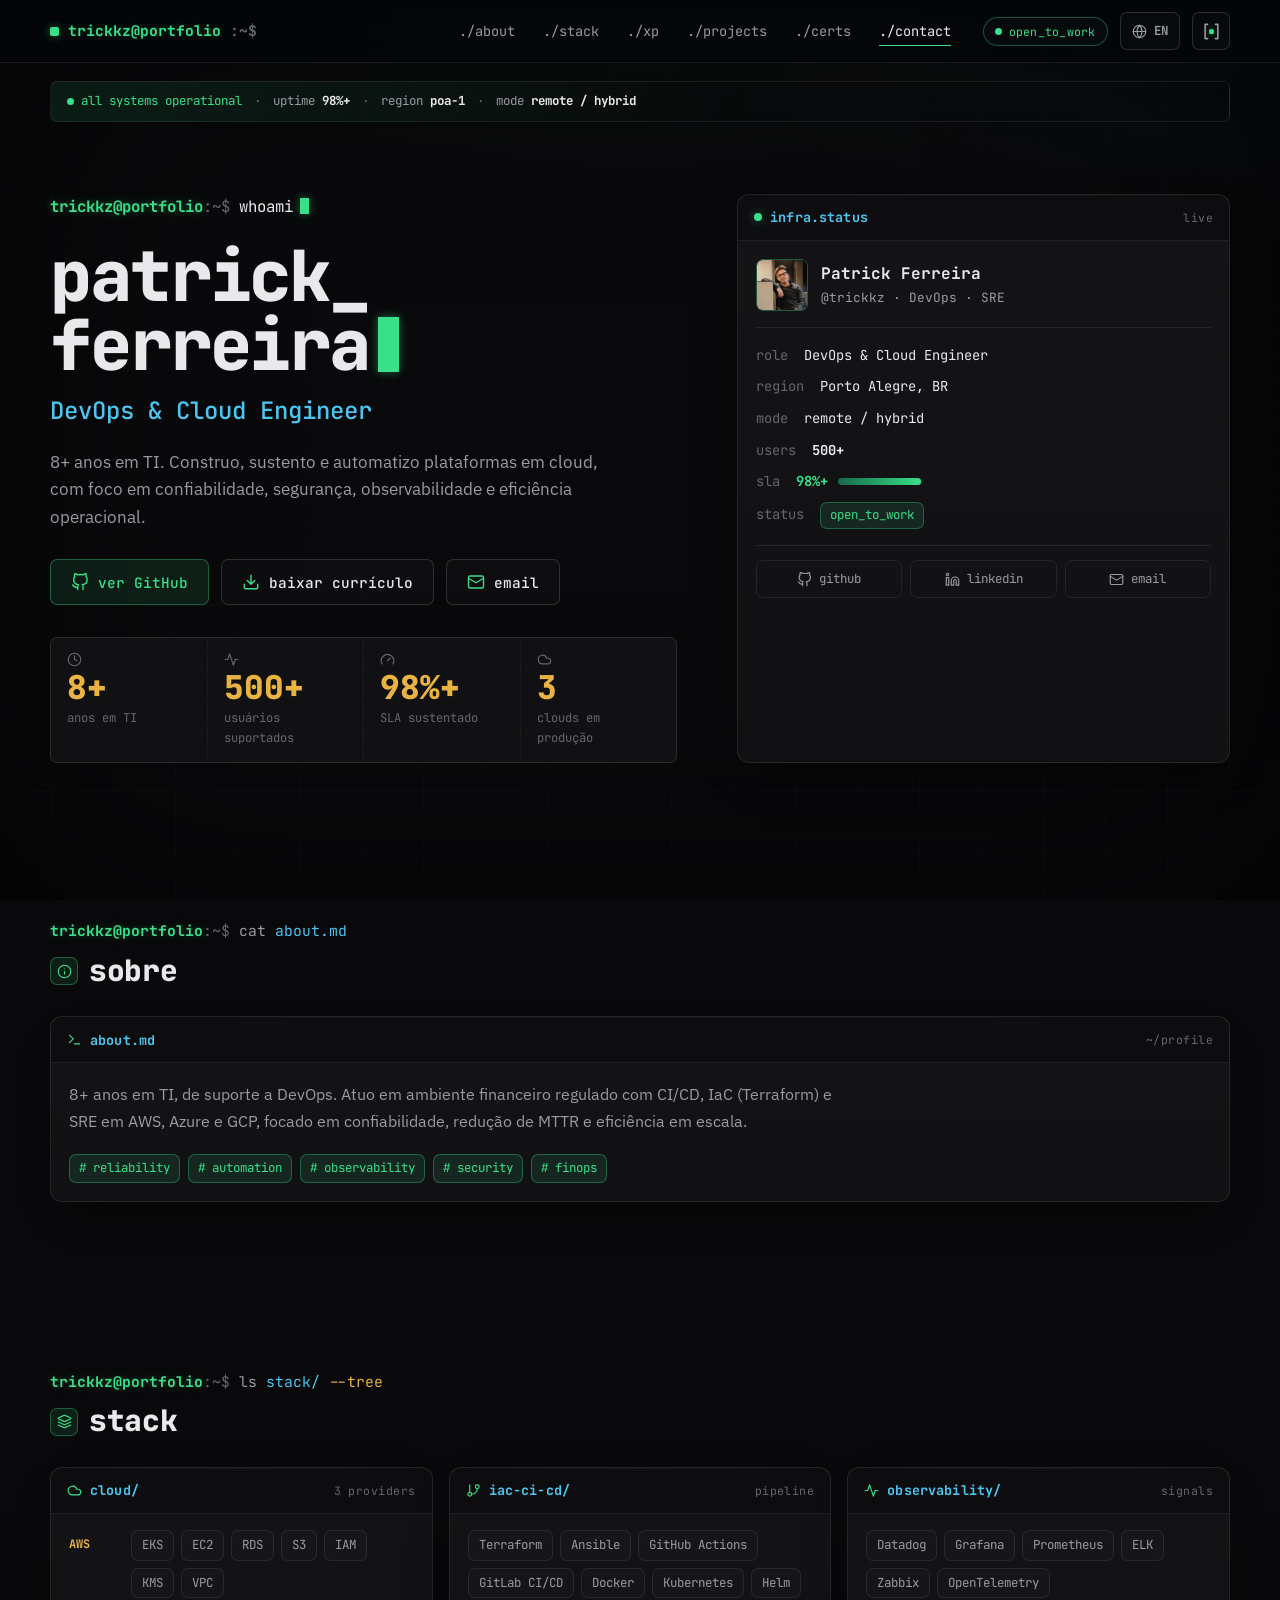
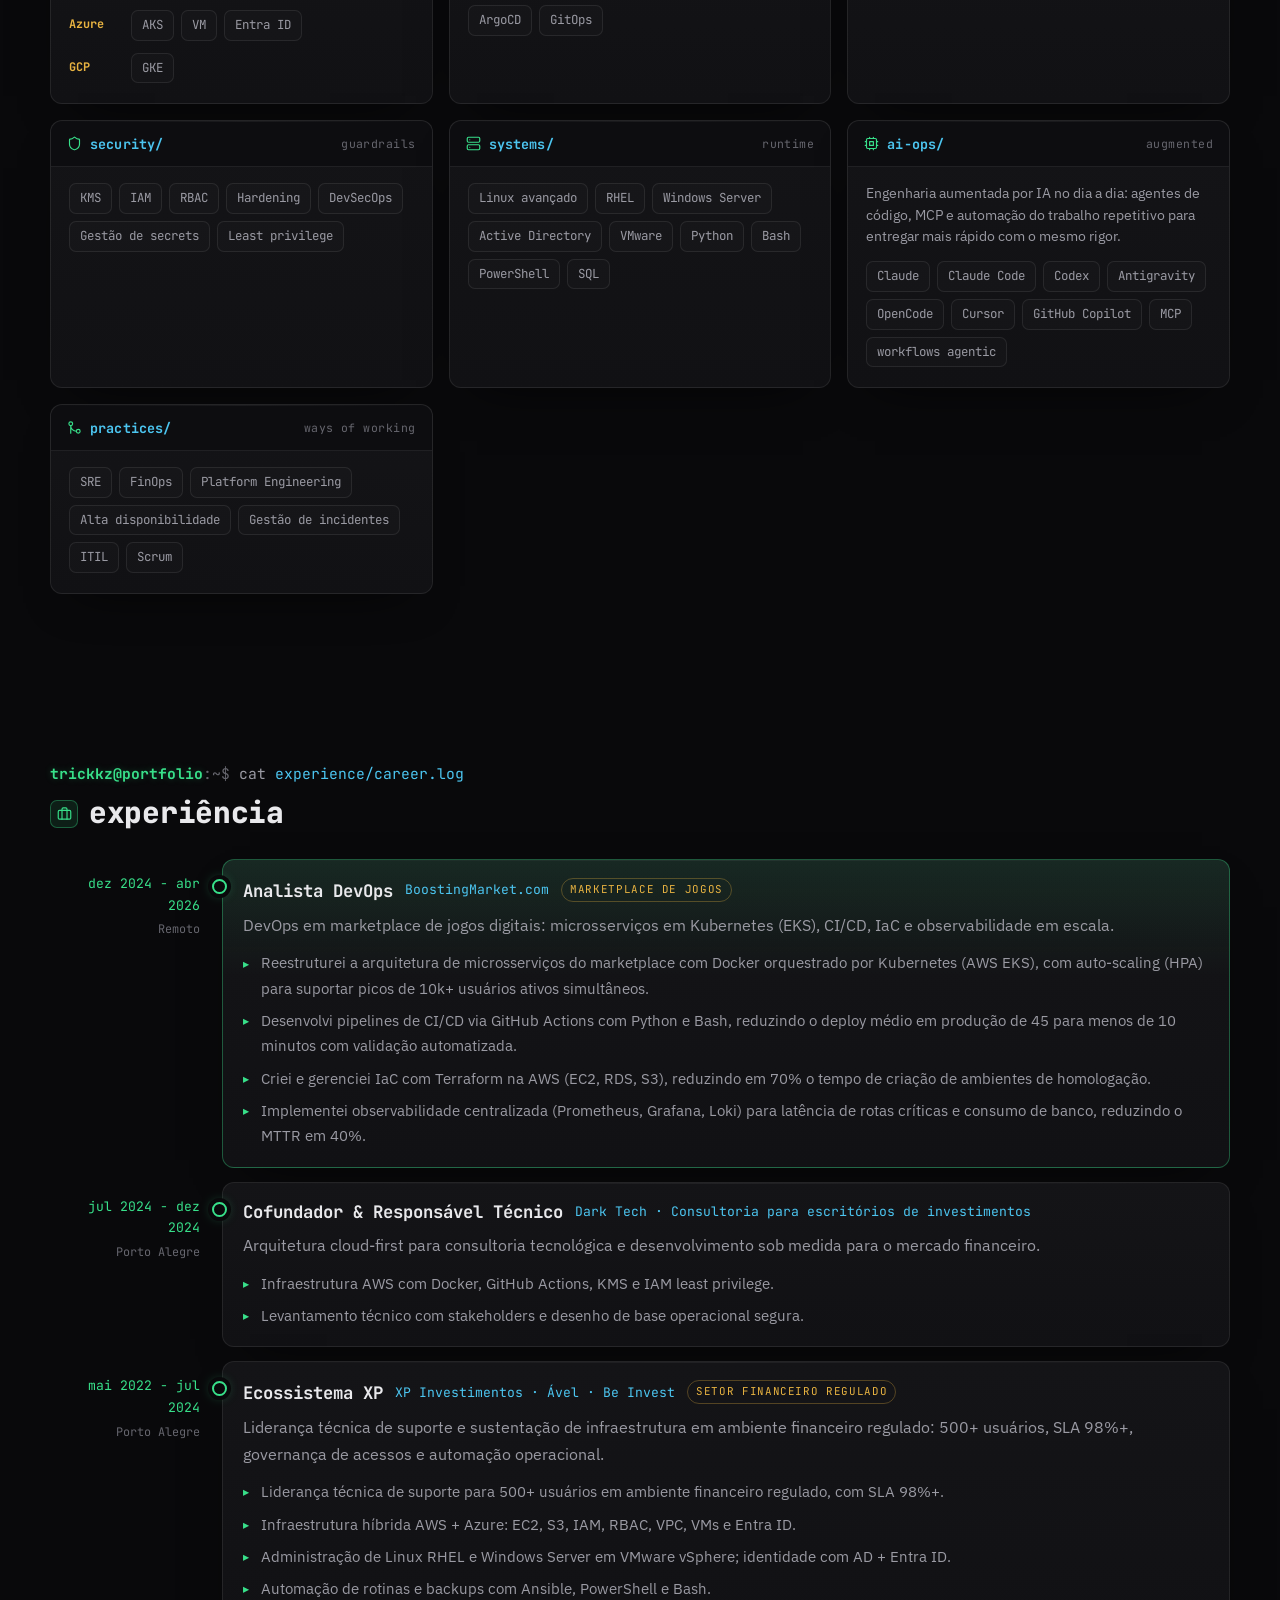
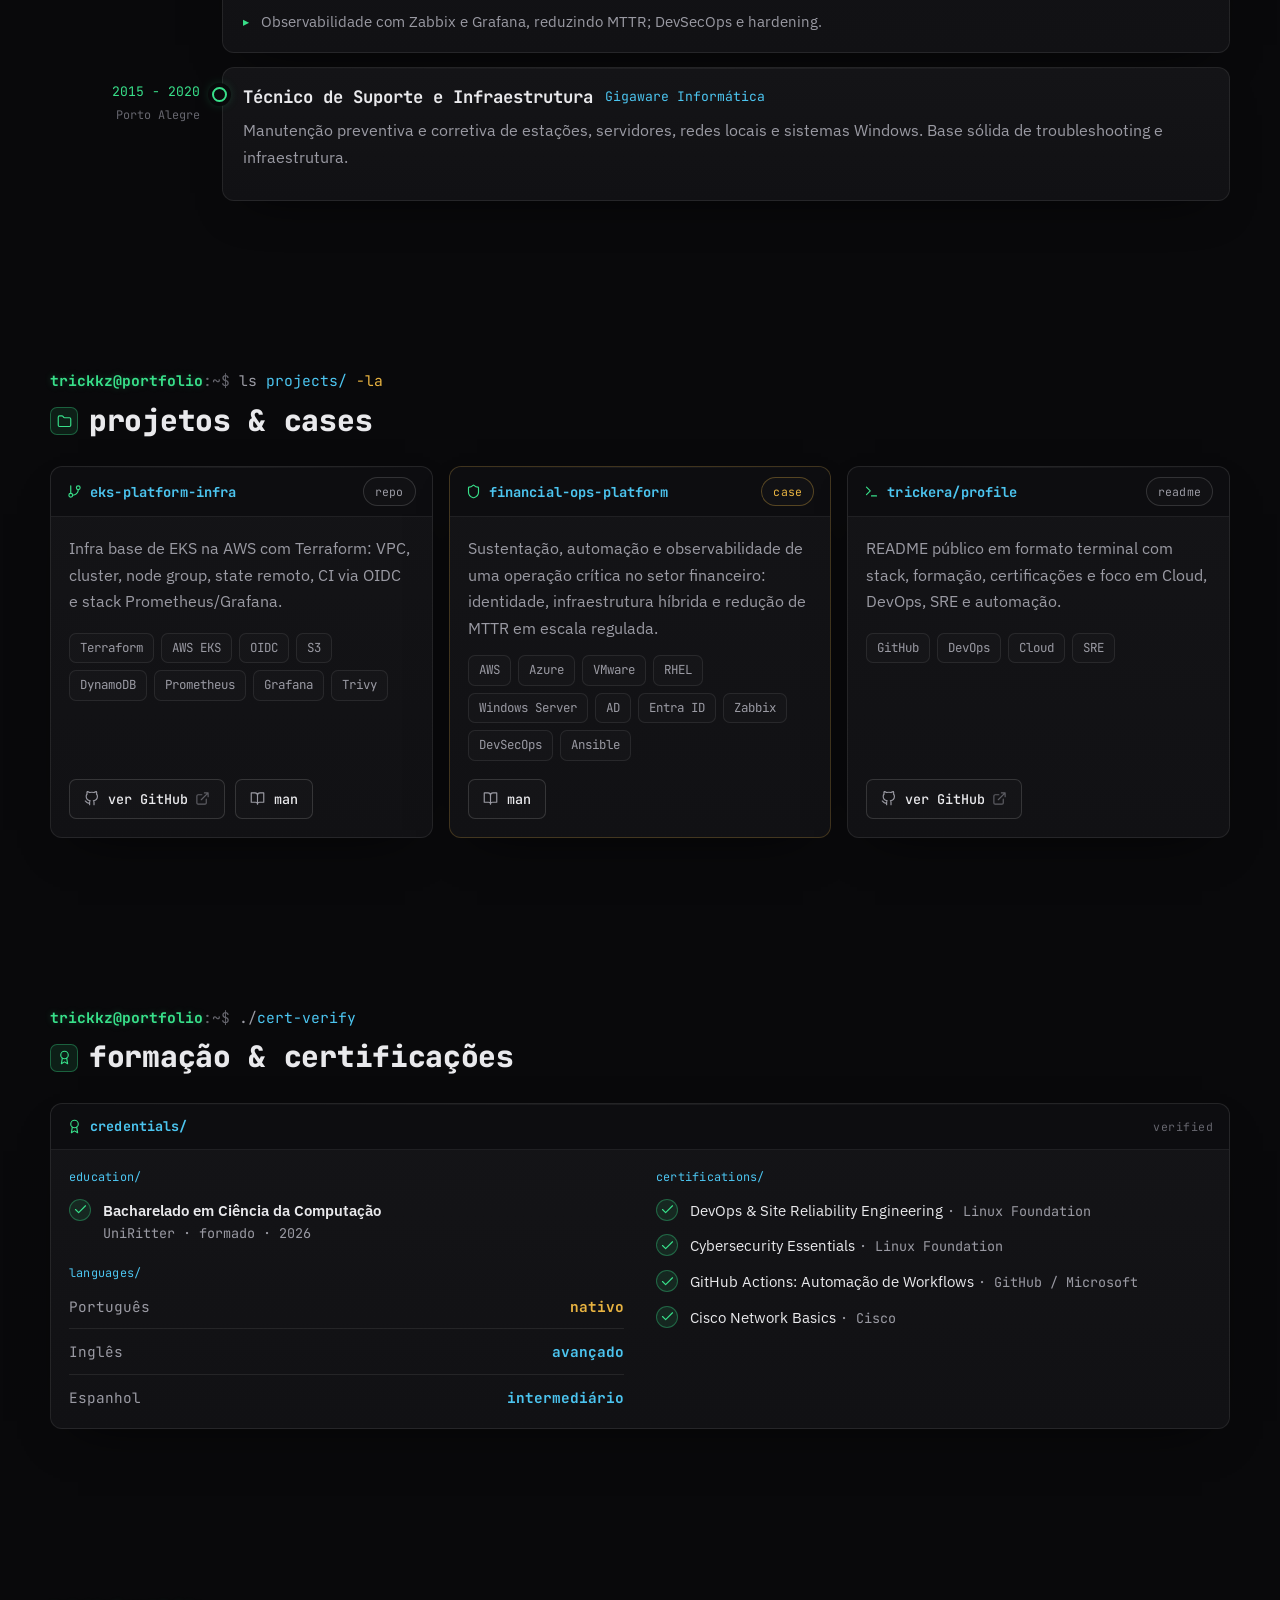
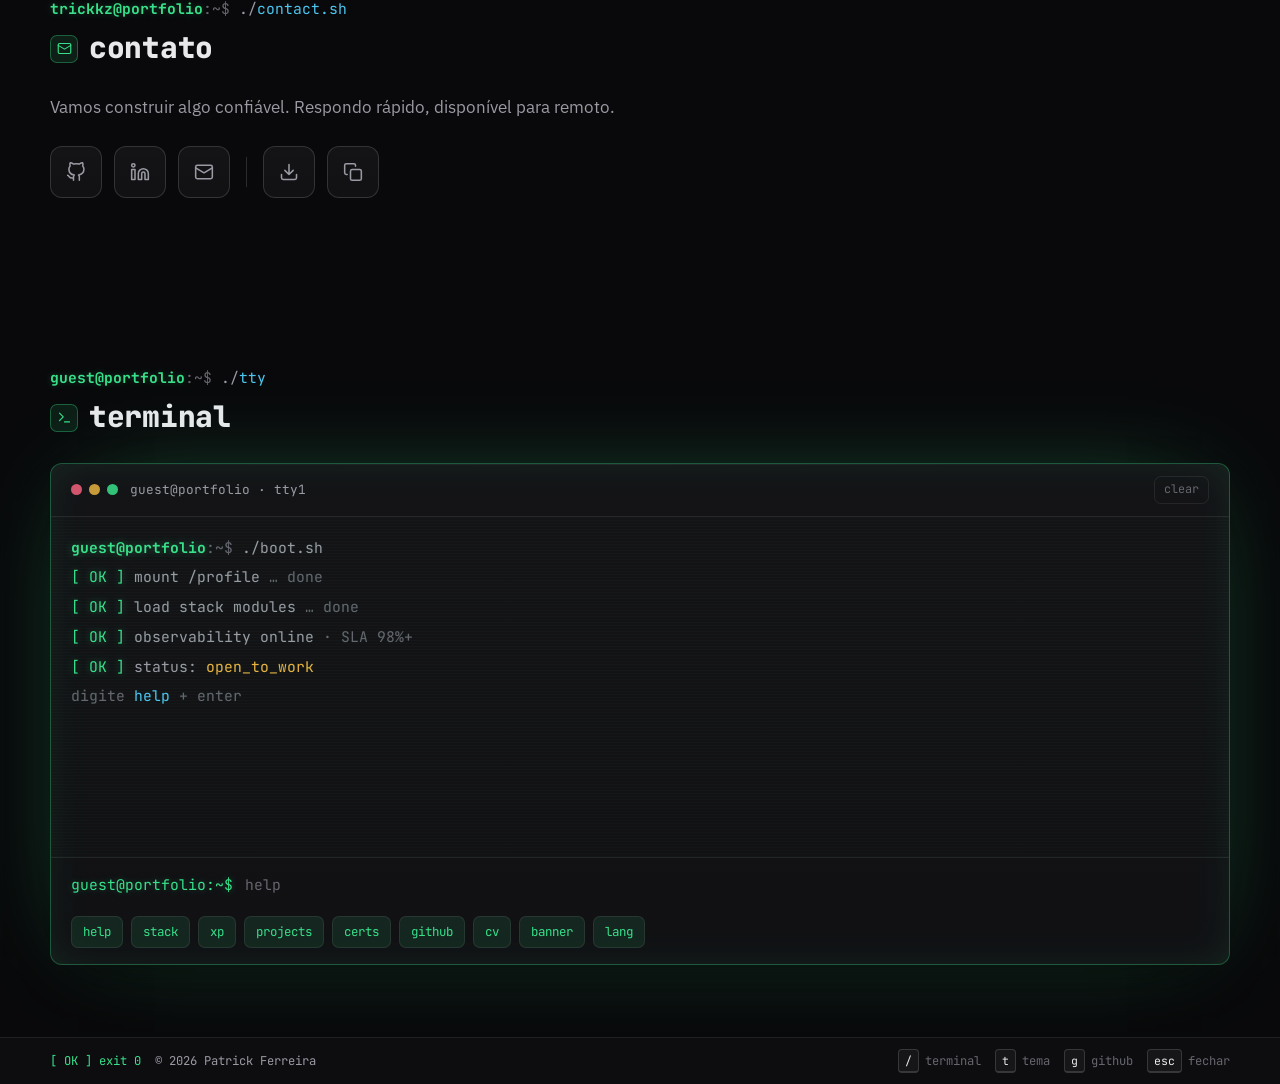
==== index.html @ 567379bf "Initial public portfolio release" ====
<!doctype html>
<html lang="pt-BR">
  <head>
    <meta charset="utf-8" />
    <meta name="viewport" content="width=device-width, initial-scale=1, viewport-fit=cover" />
    <title>Patrick Ferreira · DevOps &amp; Cloud Engineer</title>
    <meta
      name="description"
      content="Patrick Ferreira · DevOps &amp; Cloud Engineer (Porto Alegre, BR). 8+ anos automatizando plataformas em AWS, Azure e GCP: IaC, CI/CD, Kubernetes, observabilidade e segurança. PT/EN."
    />
    <meta name="author" content="Patrick Ferreira" />
    <meta name="theme-color" content="#09090B" />
    <meta name="color-scheme" content="dark" />

    <meta property="og:type" content="website" />
    <meta property="og:title" content="Patrick Ferreira · DevOps & Cloud Engineer" />
    <meta
      property="og:description"
      content="8+ years building, running and automating cloud platforms. AWS · Azure · GCP · Terraform · Kubernetes · CI/CD · observability · security."
    />
    <meta property="og:image" content="assets/foto.jpg" />
    <meta name="twitter:card" content="summary" />
    <meta name="twitter:title" content="Patrick Ferreira · DevOps & Cloud Engineer" />
    <meta
      name="twitter:description"
      content="DevOps & Cloud Engineer · Porto Alegre, BR · Remote · 500+ users supported · 98%+ SLA."
    />

    <link
      rel="icon"
      href="data:image/svg+xml,%3Csvg xmlns='http://www.w3.org/2000/svg' viewBox='0 0 32 32'%3E%3Crect width='32' height='32' rx='7' fill='%2309090B'/%3E%3Cpath d='M7 11l5 5-5 5' stroke='%2338E08A' stroke-width='2.6' fill='none' stroke-linecap='round' stroke-linejoin='round'/%3E%3Cpath d='M16 21h9' stroke='%2338E08A' stroke-width='2.6' stroke-linecap='round'/%3E%3C/svg%3E"
    />

    <link rel="stylesheet" href="fonts.css?v=18" />
    <link rel="stylesheet" href="styles.css?v=18" />

    <script type="application/ld+json">
      {
        "@context": "https://schema.org",
        "@type": "Person",
        "name": "Patrick Ferreira",
        "jobTitle": "DevOps & Cloud Engineer",
        "url": "https://github.com/trickera",
        "image": "assets/foto.jpg",
        "address": { "@type": "PostalAddress", "addressLocality": "Porto Alegre", "addressRegion": "RS", "addressCountry": "BR" },
        "alumniOf": { "@type": "CollegeOrUniversity", "name": "UniRitter" },
        "sameAs": [
          "https://github.com/trickera",
          "https://www.linkedin.com/in/patrick-ferreira-949117212"
        ],
        "knowsAbout": ["DevOps","Site Reliability Engineering","AWS","Azure","GCP","Kubernetes","Terraform","CI/CD","Observability","Cloud Security"]
      }
    </script>
  </head>
  <body>
    <a class="skip-link" href="#main" data-en="skip to content">pular para o conteúdo</a>

    <div class="bg-grid" aria-hidden="true"></div>
    <div class="bg-vignette" aria-hidden="true"></div>
    <div class="bg-scan" aria-hidden="true"></div>

    <!-- Lucide icon sprite -->
    <svg width="0" height="0" class="sprite" aria-hidden="true" focusable="false">
      <symbol id="i-github" viewBox="0 0 24 24"><path d="M9 19c-5 1.5-5-2.5-7-3m14 6v-3.87a3.37 3.37 0 0 0-.94-2.61c3.14-.35 6.44-1.54 6.44-7A5.44 5.44 0 0 0 20 4.77 5.07 5.07 0 0 0 19.91 1S18.73.65 16 2.48a13.38 13.38 0 0 0-7 0C6.27.65 5.09 1 5.09 1A5.07 5.07 0 0 0 5 4.77a5.44 5.44 0 0 0-1.5 3.78c0 5.42 3.3 6.61 6.44 7A3.37 3.37 0 0 0 9 18.13V22" /></symbol>
      <symbol id="i-download" viewBox="0 0 24 24"><path d="M21 15v4a2 2 0 0 1-2 2H5a2 2 0 0 1-2-2v-4M7 10l5 5 5-5M12 15V3" /></symbol>
      <symbol id="i-mail" viewBox="0 0 24 24"><rect x="2" y="4" width="20" height="16" rx="2" /><path d="m22 7-10 6L2 7" /></symbol>
      <symbol id="i-linkedin" viewBox="0 0 24 24"><path d="M16 8a6 6 0 0 1 6 6v7h-4v-7a2 2 0 0 0-4 0v7h-4v-7a6 6 0 0 1 6-6z" /><rect x="2" y="9" width="4" height="12" /><circle cx="4" cy="4" r="2" /></symbol>
      <symbol id="i-copy" viewBox="0 0 24 24"><rect x="9" y="9" width="13" height="13" rx="2" /><path d="M5 15H4a2 2 0 0 1-2-2V4a2 2 0 0 1 2-2h9a2 2 0 0 1 2 2v1" /></symbol>
      <symbol id="i-external" viewBox="0 0 24 24"><path d="M18 13v6a2 2 0 0 1-2 2H5a2 2 0 0 1-2-2V8a2 2 0 0 1 2-2h6M15 3h6v6M10 14 21 3" /></symbol>
      <symbol id="i-check" viewBox="0 0 24 24"><path d="M20 6 9 17l-5-5" /></symbol>
      <symbol id="i-book" viewBox="0 0 24 24"><path d="M2 3h6a4 4 0 0 1 4 4v14a3 3 0 0 0-3-3H2zM22 3h-6a4 4 0 0 0-4 4v14a3 3 0 0 1 3-3h7z" /></symbol>
      <symbol id="i-terminal" viewBox="0 0 24 24"><path d="m4 17 6-6-6-6M12 19h8" /></symbol>
      <symbol id="i-sun" viewBox="0 0 24 24"><circle cx="12" cy="12" r="4" /><path d="M12 2v2M12 20v2M4.9 4.9l1.4 1.4M17.7 17.7l1.4 1.4M2 12h2M20 12h2M4.9 19.1l1.4-1.4M17.7 6.3l1.4-1.4" /></symbol>
      <symbol id="i-clock" viewBox="0 0 24 24"><circle cx="12" cy="12" r="10" /><path d="M12 6v6l4 2" /></symbol>
      <symbol id="i-activity" viewBox="0 0 24 24"><path d="M22 12h-4l-3 9L9 3l-3 9H2" /></symbol>
      <symbol id="i-monitor" viewBox="0 0 24 24"><rect x="2" y="3" width="20" height="14" rx="2" /><path d="M8 21h8M12 17v4" /></symbol>
      <symbol id="i-gauge" viewBox="0 0 24 24"><path d="m12 14 4-4" /><path d="M3.34 19a10 10 0 1 1 17.32 0" /></symbol>
      <symbol id="i-cloud" viewBox="0 0 24 24"><path d="M17.5 19H9a7 7 0 1 1 6.71-9h1.79a4.5 4.5 0 1 1 0 9Z" /></symbol>
      <symbol id="i-git-branch" viewBox="0 0 24 24"><line x1="6" y1="3" x2="6" y2="15" /><circle cx="18" cy="6" r="3" /><circle cx="6" cy="18" r="3" /><path d="M18 9a9 9 0 0 1-9 9" /></symbol>
      <symbol id="i-shield" viewBox="0 0 24 24"><path d="M20 13c0 5-3.5 7.5-7.66 8.95a1 1 0 0 1-.67-.01C7.5 20.5 4 18 4 13V6a1 1 0 0 1 1-1c2 0 4.5-1.2 6.24-2.72a1.17 1.17 0 0 1 1.52 0C14.51 3.81 17 5 19 5a1 1 0 0 1 1 1z" /></symbol>
      <symbol id="i-server" viewBox="0 0 24 24"><rect x="2" y="2" width="20" height="8" rx="2" /><rect x="2" y="14" width="20" height="8" rx="2" /><line x1="6" y1="6" x2="6.01" y2="6" /><line x1="6" y1="18" x2="6.01" y2="18" /></symbol>
      <symbol id="i-merge" viewBox="0 0 24 24"><circle cx="18" cy="18" r="3" /><circle cx="6" cy="6" r="3" /><path d="M6 21V9a9 9 0 0 0 9 9" /></symbol>
      <symbol id="i-cpu" viewBox="0 0 24 24"><rect x="4" y="4" width="16" height="16" rx="2" /><rect x="9" y="9" width="6" height="6" /><path d="M15 2v2M15 20v2M2 15h2M2 9h2M20 15h2M20 9h2M9 2v2M9 20v2" /></symbol>
      <symbol id="i-briefcase" viewBox="0 0 24 24"><rect x="2" y="7" width="20" height="14" rx="2" /><path d="M16 21V5a2 2 0 0 0-2-2h-4a2 2 0 0 0-2 2v16" /></symbol>
      <symbol id="i-folder" viewBox="0 0 24 24"><path d="M20 20a2 2 0 0 0 2-2V8a2 2 0 0 0-2-2h-7.9a2 2 0 0 1-1.69-.9L9.6 3.9A2 2 0 0 0 7.93 3H4a2 2 0 0 0-2 2v13a2 2 0 0 0 2 2Z" /></symbol>
      <symbol id="i-award" viewBox="0 0 24 24"><circle cx="12" cy="8" r="6" /><path d="M15.477 12.89 17 22l-5-3-5 3 1.523-9.11" /></symbol>
      <symbol id="i-cap" viewBox="0 0 24 24"><path d="M21.42 10.92a1 1 0 0 0-.02-1.84L12.83 5.18a2 2 0 0 0-1.66 0L2.6 9.08a1 1 0 0 0 0 1.84l8.57 3.9a2 2 0 0 0 1.66 0z" /><path d="M22 10v6" /><path d="M6 12.5V16a6 3 0 0 0 12 0v-3.5" /></symbol>
      <symbol id="i-globe" viewBox="0 0 24 24"><circle cx="12" cy="12" r="10" /><path d="M12 2a14.5 14.5 0 0 0 0 20 14.5 14.5 0 0 0 0-20" /><path d="M2 12h20" /></symbol>
      <symbol id="i-layers" viewBox="0 0 24 24"><path d="M12.83 2.18a2 2 0 0 0-1.66 0L2.6 6.08a1 1 0 0 0 0 1.83l8.57 3.91a2 2 0 0 0 1.66 0l8.57-3.91a1 1 0 0 0 0-1.83Z" /><path d="m22 17.65-9.17 4.16a2 2 0 0 1-1.66 0L2 17.65" /><path d="m22 12.65-9.17 4.16a2 2 0 0 1-1.66 0L2 12.65" /></symbol>
      <symbol id="i-info" viewBox="0 0 24 24"><circle cx="12" cy="12" r="10" /><path d="M12 16v-4M12 8h.01" /></symbol>
    </svg>

    <!-- ===================== AMBIENT HUD ===================== -->
    <div class="hud" aria-hidden="true">
      <span class="hud__corner hud__tl" id="hudClock">--:--:--</span>
      <span class="hud__corner hud__tr" id="hudPing">··ms</span>
      <span class="hud__corner hud__bl" id="hudRes">····x····</span>
      <span class="hud__corner hud__br" id="hudLoad">Load: ·.··s</span>
    </div>

    <!-- ===================== HEADER ===================== -->
    <header class="topbar" id="top">
      <div class="topbar__inner">
        <a class="brand" href="#top" aria-label="Patrick Ferreira · home">
          <span class="brand__dot" aria-hidden="true"></span>
          <span class="brand__user">trickkz@portfolio</span><span class="brand__path">:~$</span>
        </a>

        <nav class="nav" aria-label="Sections">
          <a href="#about">./about</a>
          <a href="#stack">./stack</a>
          <a href="#xp">./xp</a>
          <a href="#projects">./projects</a>
          <a href="#certs">./certs</a>
          <a href="#contact">./contact</a>
        </nav>

        <div class="topbar__actions">
          <span class="badge badge--ok"><span class="pulse" aria-hidden="true"></span>open_to_work</span>
          <button class="iconbtn langbtn" id="langToggle" type="button" aria-label="Switch language to English" title="EN / PT">
            <svg class="icon icon--sm" aria-hidden="true"><use href="#i-globe" /></svg><span id="langLabel">EN</span>
          </button>
          <button class="iconbtn accentbtn" id="themeToggle" type="button" aria-label="Cor de acento: verde / âmbar" title="cor de acento · accent color" data-en-aria="Accent color: green / amber">
            <svg class="acc-ico" viewBox="0 0 24 24" aria-hidden="true">
              <path class="acc-bracket" d="M7 3H4v18h3" /><path class="acc-bracket" d="M17 3h3v18h-3" />
              <rect class="acc-block" x="9" y="9" width="6" height="6" rx="1.5" />
            </svg>
          </button>
        </div>
      </div>
    </header>

    <main id="main">
      <!-- ===================== STATUS BANNER ===================== -->
      <div class="statusline" role="status" aria-label="Service status">
        <span class="statusline__item statusline__item--ok"><span class="pulse" aria-hidden="true"></span>all systems operational</span>
        <span class="statusline__sep" aria-hidden="true">·</span>
        <span class="statusline__item">uptime <strong>98%+</strong></span>
        <span class="statusline__sep" aria-hidden="true">·</span>
        <span class="statusline__item">region <strong>poa-1</strong></span>
        <span class="statusline__sep" aria-hidden="true">·</span>
        <span class="statusline__item">mode <strong>remote / hybrid</strong></span>
      </div>

      <!-- ===================== HERO ===================== -->
      <section class="hero" aria-labelledby="hero-name">
        <div class="hero__copy" data-reveal>
          <p class="prompt-line">
            <span class="prompt-line__user">trickkz@portfolio</span><span class="prompt-line__path">:~$</span>
            <span class="prompt-line__cmd">whoami</span><span class="caret" aria-hidden="true"></span>
          </p>

          <h1 id="hero-name" aria-label="Patrick Ferreira">patrick_<wbr />ferreira<span class="caret caret--name" aria-hidden="true"></span></h1>
          <p class="hero__role">DevOps &amp; Cloud Engineer</p>
          <p class="hero__text" data-en="8+ years in IT. I build, run and automate cloud platforms, focused on reliability, security, observability and operational efficiency.">
            8+ anos em TI. Construo, sustento e automatizo plataformas em cloud, com foco em confiabilidade, segurança, observabilidade e eficiência operacional.
          </p>

          <div class="hero__cta">
            <a class="btn btn--primary spot" href="https://github.com/trickera" target="_blank" rel="noopener noreferrer">
              <svg class="icon" aria-hidden="true"><use href="#i-github" /></svg><span data-en="View GitHub">ver GitHub</span>
            </a>
            <button class="btn spot" type="button" data-cv-open aria-haspopup="dialog" aria-controls="cvModal">
              <svg class="icon" aria-hidden="true"><use href="#i-download" /></svg><span data-en="Download CV">baixar currículo</span>
            </button>
            <a class="btn spot js-mail" data-u="trickkkz" data-d="outlook.com" aria-label="Send email" data-en-aria="Send email">
              <svg class="icon" aria-hidden="true"><use href="#i-mail" /></svg><span>email</span>
            </a>
          </div>

          <ul class="metrics">
            <li class="spot"><span class="metrics__ico"><svg class="icon icon--sm" aria-hidden="true"><use href="#i-clock" /></svg></span><b>8+</b><span data-en="years in IT">anos em TI</span></li>
            <li class="spot"><span class="metrics__ico"><svg class="icon icon--sm" aria-hidden="true"><use href="#i-activity" /></svg></span><b>500+</b><span data-en="users supported">usuários suportados</span></li>
            <li class="spot"><span class="metrics__ico"><svg class="icon icon--sm" aria-hidden="true"><use href="#i-gauge" /></svg></span><b>98%+</b><span data-en="SLA sustained">SLA sustentado</span></li>
            <li class="spot"><span class="metrics__ico"><svg class="icon icon--sm" aria-hidden="true"><use href="#i-cloud" /></svg></span><b>3</b><span data-en="clouds in production">clouds em produção</span></li>
          </ul>
        </div>

        <aside class="panel statuscard spot" aria-label="Operational profile" data-reveal>
          <div class="panel__bar">
            <span class="panel__title"><span class="led" aria-hidden="true"></span>infra.status</span>
            <span class="panel__meta">live</span>
          </div>
          <div class="panel__body">
            <div class="statuscard__id">
              <img src="assets/foto.jpg" width="52" height="52" alt="Patrick Ferreira" loading="lazy" />
              <div>
                <strong>Patrick Ferreira</strong>
                <span>@trickkz · DevOps · SRE</span>
              </div>
            </div>
            <dl class="kv">
              <div><dt>role</dt><dd>DevOps &amp; Cloud Engineer</dd></div>
              <div><dt>region</dt><dd>Porto Alegre, BR</dd></div>
              <div><dt>mode</dt><dd>remote / hybrid</dd></div>
              <div><dt>users</dt><dd class="num">500+</dd></div>
              <div class="kv__sla"><dt>sla</dt><dd><span class="num">98%+</span><span class="bar" role="img" aria-label="SLA above 98 percent"><span class="bar__fill bar__fill--98"></span></span></dd></div>
              <div><dt>status</dt><dd><span class="tag tag--ok">open_to_work</span></dd></div>
            </dl>
            <div class="scard-socials" aria-label="Social links">
              <a class="scard-soc spot" href="https://github.com/trickera" target="_blank" rel="noopener noreferrer" aria-label="GitHub"><svg class="icon icon--sm" aria-hidden="true"><use href="#i-github" /></svg><span>github</span></a>
              <a class="scard-soc spot" href="https://www.linkedin.com/in/patrick-ferreira-949117212" target="_blank" rel="noopener noreferrer" aria-label="LinkedIn"><svg class="icon icon--sm" aria-hidden="true"><use href="#i-linkedin" /></svg><span>linkedin</span></a>
              <a class="scard-soc spot js-mail" data-u="trickkkz" data-d="outlook.com" aria-label="Send email" data-en-aria="Send email"><svg class="icon icon--sm" aria-hidden="true"><use href="#i-mail" /></svg><span>email</span></a>
            </div>
          </div>
        </aside>
      </section>

      <!-- ===================== ABOUT ===================== -->
      <section class="section" id="about" aria-labelledby="about-h">
        <header class="cmd-head" data-reveal>
          <p class="cmd"><span class="cmd__u">trickkz@portfolio</span><span class="cmd__p">:~$</span> cat <span class="cmd__arg">about.md</span></p>
          <h2 class="cmd-head__h" id="about-h"><span class="cmd-head__ico"><svg class="icon icon--sm" aria-hidden="true"><use href="#i-info" /></svg></span><span data-en="about">sobre</span></h2>
        </header>
        <div class="panel about spot" data-reveal>
          <div class="panel__bar">
            <span class="panel__title"><svg class="icon icon--sm" aria-hidden="true"><use href="#i-terminal" /></svg>about.md</span>
            <span class="panel__meta">~/profile</span>
          </div>
          <div class="panel__body about__body">
            <p data-en="8+ years in IT, from support to DevOps. I run regulated financial environments with CI/CD, IaC (Terraform) and SRE across AWS, Azure and GCP, focused on reliability, MTTR reduction and efficiency at scale.">
              8+ anos em TI, de suporte a DevOps. Atuo em ambiente financeiro regulado com CI/CD, IaC (Terraform) e SRE em AWS, Azure e GCP, focado em confiabilidade, redução de MTTR e eficiência em escala.
            </p>
            <ul class="about__chips" aria-label="Principles">
              <li># reliability</li><li># automation</li><li># observability</li><li># security</li><li># finops</li>
            </ul>
          </div>
        </div>
      </section>

      <!-- ===================== STACK ===================== -->
      <section class="section" id="stack" aria-labelledby="stack-h">
        <header class="cmd-head" data-reveal>
          <p class="cmd"><span class="cmd__u">trickkz@portfolio</span><span class="cmd__p">:~$</span> ls <span class="cmd__arg">stack/</span> <span class="cmd__flag">--tree</span></p>
          <h2 class="cmd-head__h" id="stack-h"><span class="cmd-head__ico"><svg class="icon icon--sm" aria-hidden="true"><use href="#i-layers" /></svg></span>stack</h2>
        </header>

        <div class="stack-grid">
          <article class="panel dir spot" data-reveal>
            <div class="panel__bar"><span class="panel__title dir__name"><svg class="icon icon--sm" aria-hidden="true"><use href="#i-cloud" /></svg>cloud/</span><span class="panel__meta">3 providers</span></div>
            <div class="dir__body">
              <div class="provider"><span class="provider__tag">AWS</span><ul class="chips"><li>EKS</li><li>EC2</li><li>RDS</li><li>S3</li><li>IAM</li><li>KMS</li><li>VPC</li></ul></div>
              <div class="provider"><span class="provider__tag">Azure</span><ul class="chips"><li>AKS</li><li>VM</li><li>Entra ID</li></ul></div>
              <div class="provider"><span class="provider__tag">GCP</span><ul class="chips"><li>GKE</li></ul></div>
            </div>
          </article>

          <article class="panel dir spot" data-reveal>
            <div class="panel__bar"><span class="panel__title dir__name"><svg class="icon icon--sm" aria-hidden="true"><use href="#i-git-branch" /></svg>iac-ci-cd/</span><span class="panel__meta">pipeline</span></div>
            <div class="dir__body"><ul class="chips">
              <li>Terraform</li><li>Ansible</li><li>GitHub Actions</li><li>GitLab CI/CD</li><li>Docker</li><li>Kubernetes</li><li>Helm</li><li>ArgoCD</li><li>GitOps</li>
            </ul></div>
          </article>

          <article class="panel dir spot" data-reveal>
            <div class="panel__bar"><span class="panel__title dir__name"><svg class="icon icon--sm" aria-hidden="true"><use href="#i-activity" /></svg>observability/</span><span class="panel__meta">signals</span></div>
            <div class="dir__body"><ul class="chips">
              <li>Datadog</li><li>Grafana</li><li>Prometheus</li><li>ELK</li><li>Zabbix</li><li>OpenTelemetry</li>
            </ul></div>
          </article>

          <article class="panel dir spot" data-reveal>
            <div class="panel__bar"><span class="panel__title dir__name"><svg class="icon icon--sm" aria-hidden="true"><use href="#i-shield" /></svg>security/</span><span class="panel__meta">guardrails</span></div>
            <div class="dir__body"><ul class="chips">
              <li>KMS</li><li>IAM</li><li>RBAC</li><li>Hardening</li><li>DevSecOps</li><li data-en="Secrets management">Gestão de secrets</li><li>Least privilege</li>
            </ul></div>
          </article>

          <article class="panel dir spot" data-reveal>
            <div class="panel__bar"><span class="panel__title dir__name"><svg class="icon icon--sm" aria-hidden="true"><use href="#i-server" /></svg>systems/</span><span class="panel__meta">runtime</span></div>
            <div class="dir__body"><ul class="chips">
              <li data-en="Advanced Linux">Linux avançado</li><li>RHEL</li><li>Windows Server</li><li>Active Directory</li><li>VMware</li><li>Python</li><li>Bash</li><li>PowerShell</li><li>SQL</li>
            </ul></div>
          </article>

          <article class="panel dir spot" data-reveal>
            <div class="panel__bar"><span class="panel__title dir__name"><svg class="icon icon--sm" aria-hidden="true"><use href="#i-cpu" /></svg>ai-ops/</span><span class="panel__meta">augmented</span></div>
            <div class="dir__body">
              <p class="dir__note" data-en="AI-augmented engineering, day to day: coding agents, MCP and automation of the repetitive work so I ship faster with the same rigor.">Engenharia aumentada por IA no dia a dia: agentes de código, MCP e automação do trabalho repetitivo para entregar mais rápido com o mesmo rigor.</p>
              <ul class="chips">
                <li>Claude</li><li>Claude Code</li><li>Codex</li><li>Antigravity</li><li>OpenCode</li><li>Cursor</li><li>GitHub Copilot</li><li>MCP</li><li data-en="agentic workflows">workflows agentic</li>
              </ul>
            </div>
          </article>

          <article class="panel dir spot" data-reveal>
            <div class="panel__bar"><span class="panel__title dir__name"><svg class="icon icon--sm" aria-hidden="true"><use href="#i-merge" /></svg>practices/</span><span class="panel__meta">ways of working</span></div>
            <div class="dir__body"><ul class="chips">
              <li>SRE</li><li>FinOps</li><li>Platform Engineering</li><li data-en="High availability">Alta disponibilidade</li><li data-en="Incident management">Gestão de incidentes</li><li>ITIL</li><li>Scrum</li>
            </ul></div>
          </article>
        </div>
      </section>

      <!-- ===================== EXPERIENCE ===================== -->
      <section class="section" id="xp" aria-labelledby="xp-h">
        <header class="cmd-head" data-reveal>
          <p class="cmd"><span class="cmd__u">trickkz@portfolio</span><span class="cmd__p">:~$</span> cat <span class="cmd__arg">experience/career.log</span></p>
          <h2 class="cmd-head__h" id="xp-h"><span class="cmd-head__ico"><svg class="icon icon--sm" aria-hidden="true"><use href="#i-briefcase" /></svg></span><span data-en="experience">experiência</span></h2>
        </header>

        <ol class="timeline">
          <li class="tl tl--featured" data-reveal>
            <div class="tl__time"><span class="tl__range" data-en="Dec 2024 - Apr 2026">dez 2024 - abr 2026</span><span class="tl__loc" data-en="Remote">Remoto</span></div>
            <div class="panel tl__card spot">
              <div class="tl__head">
                <h3 data-en="DevOps Analyst">Analista DevOps</h3>
                <span class="tl__org">BoostingMarket.com</span>
                <span class="tl__flag" data-en="games marketplace">marketplace de jogos</span>
              </div>
              <p data-en="DevOps for a digital-games marketplace: microservices on Kubernetes (EKS), CI/CD, IaC and observability at scale.">
                DevOps em marketplace de jogos digitais: microsserviços em Kubernetes (EKS), CI/CD, IaC e observabilidade em escala.
              </p>
              <ul class="tl__list">
                <li data-en="Re-architected the marketplace's microservices with Docker orchestrated by Kubernetes (AWS EKS), adding auto-scaling (HPA) to handle peaks of 10k+ concurrent active users.">Reestruturei a arquitetura de microsserviços do marketplace com Docker orquestrado por Kubernetes (AWS EKS), com auto-scaling (HPA) para suportar picos de 10k+ usuários ativos simultâneos.</li>
                <li data-en="Built CI/CD pipelines via GitHub Actions with Python and Bash, cutting average production deploy time from 45 to under 10 minutes with automated validation.">Desenvolvi pipelines de CI/CD via GitHub Actions com Python e Bash, reduzindo o deploy médio em produção de 45 para menos de 10 minutos com validação automatizada.</li>
                <li data-en="Built and managed IaC with Terraform on AWS (EC2, RDS, S3), cutting staging-environment setup time by 70%.">Criei e gerenciei IaC com Terraform na AWS (EC2, RDS, S3), reduzindo em 70% o tempo de criação de ambientes de homologação.</li>
                <li data-en="Set up a centralized observability stack (Prometheus, Grafana, Loki) for critical-route latency and database usage, cutting MTTR by 40%.">Implementei observabilidade centralizada (Prometheus, Grafana, Loki) para latência de rotas críticas e consumo de banco, reduzindo o MTTR em 40%.</li>
              </ul>
            </div>
          </li>

          <li class="tl" data-reveal>
            <div class="tl__time"><span class="tl__range">jul 2024 - dez 2024</span><span class="tl__loc">Porto Alegre</span></div>
            <div class="panel tl__card spot">
              <div class="tl__head">
                <h3 data-en="Co-founder &amp; Technical Lead">Cofundador &amp; Responsável Técnico</h3>
                <span class="tl__org" data-en="Dark Tech · Consulting for investment firms">Dark Tech · Consultoria para escritórios de investimentos</span>
              </div>
              <p data-en="Cloud-first architecture for a tech consultancy and custom development for the financial market.">Arquitetura cloud-first para consultoria tecnológica e desenvolvimento sob medida para o mercado financeiro.</p>
              <ul class="tl__list">
                <li data-en="AWS infrastructure with Docker, GitHub Actions, KMS and least-privilege IAM.">Infraestrutura AWS com Docker, GitHub Actions, KMS e IAM least privilege.</li>
                <li data-en="Technical discovery with stakeholders and design of a secure operational baseline.">Levantamento técnico com stakeholders e desenho de base operacional segura.</li>
              </ul>
            </div>
          </li>

          <li class="tl" data-reveal>
            <div class="tl__time"><span class="tl__range" data-en="May 2022 - Jul 2024">mai 2022 - jul 2024</span><span class="tl__loc">Porto Alegre</span></div>
            <div class="panel tl__card spot">
              <div class="tl__head">
                <h3>Ecossistema XP</h3>
                <span class="tl__org">XP Investimentos · Ável · Be Invest</span>
                <span class="tl__flag" data-en="regulated financial sector">setor financeiro regulado</span>
              </div>
              <p data-en="Technical support leadership and infrastructure sustaining in a regulated financial environment: 500+ users, 98%+ SLA, access governance and operational automation.">
                Liderança técnica de suporte e sustentação de infraestrutura em ambiente financeiro regulado: 500+ usuários, SLA 98%+, governança de acessos e automação operacional.
              </p>
              <ul class="tl__list">
                <li data-en="Support tech leadership for 500+ users in a regulated financial environment, with 98%+ SLA.">Liderança técnica de suporte para 500+ usuários em ambiente financeiro regulado, com SLA 98%+.</li>
                <li data-en="Hybrid AWS + Azure infrastructure: EC2, S3, IAM, RBAC, VPC, VMs and Entra ID.">Infraestrutura híbrida AWS + Azure: EC2, S3, IAM, RBAC, VPC, VMs e Entra ID.</li>
                <li data-en="Linux RHEL and Windows Server administration on VMware vSphere; AD + Entra ID identity.">Administração de Linux RHEL e Windows Server em VMware vSphere; identidade com AD + Entra ID.</li>
                <li data-en="Routine and backup automation with Ansible, PowerShell and Bash.">Automação de rotinas e backups com Ansible, PowerShell e Bash.</li>
                <li data-en="Observability with Zabbix and Grafana, reducing MTTR; DevSecOps and hardening.">Observabilidade com Zabbix e Grafana, reduzindo MTTR; DevSecOps e hardening.</li>
              </ul>
            </div>
          </li>

          <li class="tl" data-reveal>
            <div class="tl__time"><span class="tl__range">2015 - 2020</span><span class="tl__loc">Porto Alegre</span></div>
            <div class="panel tl__card spot">
              <div class="tl__head">
                <h3 data-en="Support &amp; Infrastructure Technician">Técnico de Suporte e Infraestrutura</h3>
                <span class="tl__org">Gigaware Informática</span>
              </div>
              <p data-en="Preventive and corrective maintenance of workstations, servers, LANs and Windows systems. Solid troubleshooting and infra foundation.">
                Manutenção preventiva e corretiva de estações, servidores, redes locais e sistemas Windows. Base sólida de troubleshooting e infraestrutura.
              </p>
            </div>
          </li>
        </ol>
      </section>

      <!-- ===================== PROJECTS ===================== -->
      <section class="section" id="projects" aria-labelledby="projects-h">
        <header class="cmd-head" data-reveal>
          <p class="cmd"><span class="cmd__u">trickkz@portfolio</span><span class="cmd__p">:~$</span> ls <span class="cmd__arg">projects/</span> <span class="cmd__flag">-la</span></p>
          <h2 class="cmd-head__h" id="projects-h"><span class="cmd-head__ico"><svg class="icon icon--sm" aria-hidden="true"><use href="#i-folder" /></svg></span><span data-en="projects &amp; cases">projetos &amp; cases</span></h2>
        </header>

        <div class="projects">
          <article class="panel project spot" data-reveal>
            <div class="panel__bar"><span class="panel__title project__name"><svg class="icon icon--sm" aria-hidden="true"><use href="#i-git-branch" /></svg>eks-platform-infra</span><span class="badge">repo</span></div>
            <div class="panel__body">
              <p class="project__desc" data-en="EKS baseline on AWS with Terraform: VPC, cluster, node group, remote state, CI via OIDC and a Prometheus/Grafana stack.">
                Infra base de EKS na AWS com Terraform: VPC, cluster, node group, state remoto, CI via OIDC e stack Prometheus/Grafana.
              </p>
              <ul class="chips"><li>Terraform</li><li>AWS EKS</li><li>OIDC</li><li>S3</li><li>DynamoDB</li><li>Prometheus</li><li>Grafana</li><li>Trivy</li></ul>
            </div>
            <div class="project__actions">
              <a class="btn btn--ghost spot" href="https://github.com/trickera/eks-platform-infra" target="_blank" rel="noopener noreferrer"><svg class="icon icon--sm" aria-hidden="true"><use href="#i-github" /></svg><span data-en="View GitHub">ver GitHub</span><svg class="icon icon--sm icon--ext" aria-hidden="true"><use href="#i-external" /></svg></a>
              <button class="btn btn--ghost spot" type="button" data-man="eks"><svg class="icon icon--sm" aria-hidden="true"><use href="#i-book" /></svg>man</button>
            </div>
          </article>

          <article class="panel project project--case spot" data-reveal>
            <div class="panel__bar"><span class="panel__title project__name"><svg class="icon icon--sm" aria-hidden="true"><use href="#i-shield" /></svg>financial-ops-platform</span><span class="badge badge--amber">case</span></div>
            <div class="panel__body">
              <p class="project__desc" data-en="Sustaining, automation and observability of a critical operation in the financial sector: identity, hybrid infrastructure and MTTR reduction at regulated scale.">
                Sustentação, automação e observabilidade de uma operação crítica no setor financeiro: identidade, infraestrutura híbrida e redução de MTTR em escala regulada.
              </p>
              <ul class="chips"><li>AWS</li><li>Azure</li><li>VMware</li><li>RHEL</li><li>Windows Server</li><li>AD</li><li>Entra ID</li><li>Zabbix</li><li>DevSecOps</li><li>Ansible</li></ul>
            </div>
            <div class="project__actions">
              <button class="btn btn--ghost spot" type="button" data-man="finops"><svg class="icon icon--sm" aria-hidden="true"><use href="#i-book" /></svg>man</button>
            </div>
          </article>

          <article class="panel project spot" data-reveal>
            <div class="panel__bar"><span class="panel__title project__name"><svg class="icon icon--sm" aria-hidden="true"><use href="#i-terminal" /></svg>trickera/profile</span><span class="badge">readme</span></div>
            <div class="panel__body">
              <p class="project__desc" data-en="Public terminal-style README with stack, education, certifications and a focus on Cloud, DevOps, SRE and automation.">
                README público em formato terminal com stack, formação, certificações e foco em Cloud, DevOps, SRE e automação.
              </p>
              <ul class="chips"><li>GitHub</li><li>DevOps</li><li>Cloud</li><li>SRE</li></ul>
            </div>
            <div class="project__actions">
              <a class="btn btn--ghost spot" href="https://github.com/trickera" target="_blank" rel="noopener noreferrer"><svg class="icon icon--sm" aria-hidden="true"><use href="#i-github" /></svg><span data-en="View GitHub">ver GitHub</span><svg class="icon icon--sm icon--ext" aria-hidden="true"><use href="#i-external" /></svg></a>
            </div>
          </article>
        </div>
      </section>

      <!-- ===================== CERTS / EDUCATION ===================== -->
      <section class="section" id="certs" aria-labelledby="certs-h">
        <header class="cmd-head" data-reveal>
          <p class="cmd"><span class="cmd__u">trickkz@portfolio</span><span class="cmd__p">:~$</span> ./<span class="cmd__arg">cert-verify</span></p>
          <h2 class="cmd-head__h" id="certs-h"><span class="cmd-head__ico"><svg class="icon icon--sm" aria-hidden="true"><use href="#i-award" /></svg></span><span data-en="education &amp; certifications">formação &amp; certificações</span></h2>
        </header>

        <article class="panel creds spot" data-reveal>
          <div class="panel__bar"><span class="panel__title"><svg class="icon icon--sm" aria-hidden="true"><use href="#i-award" /></svg>credentials/</span><span class="panel__meta">verified</span></div>
          <div class="panel__body creds__body">
            <section class="creds__group">
              <span class="creds__label">education/</span>
              <ul class="certlist">
                <li><span class="cert__check" aria-hidden="true"><svg class="icon icon--sm"><use href="#i-check" /></svg></span><span class="certlist__txt"><strong data-en="B.Sc. in Computer Science">Bacharelado em Ciência da Computação</strong><br /><em data-en="UniRitter · graduate · 2026">UniRitter · formado · 2026</em></span></li>
              </ul>
            </section>
            <section class="creds__group creds__group--certs">
              <span class="creds__label">certifications/</span>
              <ul class="certlist">
                <li><span class="cert__check" aria-hidden="true"><svg class="icon icon--sm"><use href="#i-check" /></svg></span><span class="certlist__txt">DevOps &amp; Site Reliability Engineering <em>· Linux Foundation</em></span></li>
                <li><span class="cert__check" aria-hidden="true"><svg class="icon icon--sm"><use href="#i-check" /></svg></span><span class="certlist__txt">Cybersecurity Essentials <em>· Linux Foundation</em></span></li>
                <li><span class="cert__check" aria-hidden="true"><svg class="icon icon--sm"><use href="#i-check" /></svg></span><span class="certlist__txt" data-en="GitHub Actions: Workflow Automation <em>· GitHub / Microsoft</em>">GitHub Actions: Automação de Workflows <em>· GitHub / Microsoft</em></span></li>
                <li><span class="cert__check" aria-hidden="true"><svg class="icon icon--sm"><use href="#i-check" /></svg></span><span class="certlist__txt">Cisco Network Basics <em>· Cisco</em></span></li>
              </ul>
            </section>
            <section class="creds__group">
              <span class="creds__label">languages/</span>
              <ul class="langs">
                <li><span data-en="Portuguese">Português</span><b class="lang-amber" data-en="native">nativo</b></li>
                <li><span data-en="English">Inglês</span><b data-en="advanced">avançado</b></li>
                <li><span data-en="Spanish">Espanhol</span><b data-en="intermediate">intermediário</b></li>
              </ul>
            </section>
          </div>
        </article>
      </section>

      <!-- ===================== CONTACT ===================== -->
      <section class="section" id="contact" aria-labelledby="contact-h">
        <header class="cmd-head" data-reveal>
          <p class="cmd"><span class="cmd__u">trickkz@portfolio</span><span class="cmd__p">:~$</span> ./<span class="cmd__arg">contact.sh</span></p>
          <h2 class="cmd-head__h" id="contact-h"><span class="cmd-head__ico"><svg class="icon icon--sm" aria-hidden="true"><use href="#i-mail" /></svg></span><span data-en="contact">contato</span></h2>
        </header>

        <p class="contact__lead" data-reveal data-en="Let's build something reliable. I reply fast, available for remote.">Vamos construir algo confiável. Respondo rápido, disponível para remoto.</p>

        <div class="socials" data-reveal aria-label="Links">
          <a class="social" href="https://github.com/trickera" target="_blank" rel="noopener noreferrer" aria-label="GitHub" data-tip="github.com/trickera"><svg class="icon" aria-hidden="true"><use href="#i-github" /></svg></a>
          <a class="social" href="https://www.linkedin.com/in/patrick-ferreira-949117212" target="_blank" rel="noopener noreferrer" aria-label="LinkedIn" data-tip="/in/patrick-ferreira-949117212"><svg class="icon" aria-hidden="true"><use href="#i-linkedin" /></svg></a>
          <a class="social js-mail" data-u="trickkkz" data-d="outlook.com" aria-label="Send email" data-en-aria="Send email" data-tip="send email" data-en-tip="send email"><svg class="icon" aria-hidden="true"><use href="#i-mail" /></svg></a>
          <span class="social__sep" aria-hidden="true"></span>
          <button class="social" type="button" data-cv-open aria-haspopup="dialog" aria-controls="cvModal" aria-label="Download CV (PDF)" data-en-aria="Download CV (PDF)" data-tip="baixar currículo" data-en-tip="download CV"><svg class="icon" aria-hidden="true"><use href="#i-download" /></svg></button>
          <button class="social" type="button" id="copyEmail" aria-label="Copy email" data-en-aria="Copy email" data-tip="copiar email" data-en-tip="copy email"><svg class="icon icon--copy" aria-hidden="true"><use href="#i-copy" /></svg><svg class="icon icon--ok" aria-hidden="true"><use href="#i-check" /></svg></button>
        </div>
      </section>

      <!-- ===================== INTERACTIVE TERMINAL ===================== -->
      <section class="section terminal-section" aria-labelledby="term-h">
        <header class="cmd-head" data-reveal>
          <p class="cmd"><span class="cmd__u">guest@portfolio</span><span class="cmd__p">:~$</span> ./<span class="cmd__arg">tty</span></p>
          <h2 class="cmd-head__h" id="term-h"><span class="cmd-head__ico"><svg class="icon icon--sm" aria-hidden="true"><use href="#i-terminal" /></svg></span>terminal</h2>
        </header>

        <div class="panel terminal spot" data-reveal>
          <div class="terminal__bar">
            <span class="terminal__dots" aria-hidden="true"><i></i><i></i><i></i></span>
            <span class="terminal__title">guest@portfolio · tty1</span>
            <button class="terminal__clear" type="button" data-cmd="clear" aria-label="Clear terminal">clear</button>
          </div>
          <div class="terminal__output" id="termOut" aria-live="polite" aria-label="Terminal output"></div>
          <form class="terminal__form" id="termForm">
            <label class="terminal__label" for="termInput">guest@portfolio:~$</label>
            <input class="terminal__input" id="termInput" name="termInput" type="text" autocomplete="off" autocapitalize="off" spellcheck="false" aria-label="Type a command" placeholder="help" />
          </form>
          <div class="terminal__chips" role="group" aria-label="Quick commands">
            <button type="button" data-cmd="help">help</button>
            <button type="button" data-cmd="stack">stack</button>
            <button type="button" data-cmd="xp">xp</button>
            <button type="button" data-cmd="projects">projects</button>
            <button type="button" data-cmd="certs">certs</button>
            <button type="button" data-cmd="github">github</button>
            <button type="button" data-cmd="cv">cv</button>
            <button type="button" data-cmd="banner">banner</button>
            <button type="button" data-cmd="lang">lang</button>
          </div>
        </div>
      </section>
    </main>

    <!-- ===================== FOOTER ===================== -->
    <footer class="statusbar">
      <div class="statusbar__inner">
        <span class="statusbar__seg statusbar__seg--ok">[ OK ] exit 0</span>
        <span class="statusbar__seg">© 2026 Patrick Ferreira</span>
        <span class="statusbar__spacer"></span>
        <span class="statusbar__hint"><kbd>/</kbd> terminal</span>
        <span class="statusbar__hint"><kbd>t</kbd> <span data-en="accent">tema</span></span>
        <span class="statusbar__hint"><kbd>g</kbd> github</span>
        <span class="statusbar__hint"><kbd>esc</kbd> <span data-en="close">fechar</span></span>
      </div>
    </footer>

    <!-- ===================== MODALS ===================== -->
    <div class="modal modal--cv" id="cvModal" role="dialog" aria-modal="true" aria-labelledby="cvTitle" hidden>
      <div class="modal__backdrop" data-cv-close></div>
      <div class="modal__card panel cvmodal__card" role="document">
        <div class="modal__bar panel__bar">
          <span class="panel__title"><svg class="icon icon--sm" aria-hidden="true"><use href="#i-download" /></svg><span id="cvTitle" data-en="select résumé language">selecionar idioma do currículo</span></span>
          <button class="modal__close" id="cvClose" type="button" aria-label="Close (Esc)" data-en-aria="Close (Esc)"><kbd>esc</kbd></button>
        </div>
        <div class="modal__body cvmodal__body">
          <p class="cmd"><span class="cmd__u">trickkz@portfolio</span><span class="cmd__p">:~$</span> <span>cv</span> <span class="cmd__flag">--lang</span></p>
          <p class="cvmodal__lead" data-en="Choose the résumé version to download.">Escolha o idioma do currículo para baixar.</p>
          <div class="cvmodal__options" aria-label="Resume language options" data-en-aria="Resume language options">
            <a class="cv-option spot" href="assets/Patrick_Ferreira-DevOps.pdf?v=2" download="Patrick-Ferreira-DevOps.pdf" data-cv-download="pt">
              <span class="cv-option__code">PT</span>
              <span class="cv-option__text"><strong>Português</strong><small data-en="updated résumé · Brazil">currículo atualizado · Brasil</small></span>
              <svg class="icon icon--sm" aria-hidden="true"><use href="#i-download" /></svg>
            </a>
            <a class="cv-option spot" href="assets/Patrick_Ferreira-DevOps-EN.pdf?v=2" download="Patrick-Ferreira-DevOps-EN.pdf" data-cv-download="en">
              <span class="cv-option__code">EN</span>
              <span class="cv-option__text"><strong>English</strong><small data-en="updated résumé · international">updated résumé · international</small></span>
              <svg class="icon icon--sm" aria-hidden="true"><use href="#i-download" /></svg>
            </a>
          </div>
        </div>
      </div>
    </div>

    <div class="modal" id="manModal" role="dialog" aria-modal="true" aria-labelledby="manTitle" hidden>
      <div class="modal__backdrop" data-close></div>
      <div class="modal__card panel" role="document">
        <div class="modal__bar panel__bar">
          <span class="panel__title"><svg class="icon icon--sm" aria-hidden="true"><use href="#i-book" /></svg><span id="manTitle">manual</span></span>
          <button class="modal__close" id="manClose" type="button" aria-label="Close (Esc)"><kbd>q</kbd></button>
        </div>
        <div class="modal__body" id="manBody"></div>
      </div>
    </div>

    <script src="script.js?v=18" defer></script>
  </body>
</html>
---- fonts.css ----
/* Self-hosted fonts (latin + latin-ext) - no external requests.
   IBM Plex Sans · JetBrains Mono · Share Tech Mono. Generated from Google Fonts CSS2. */

/* IBM Plex Sans 400 latin-ext */
@font-face {
  font-family: 'IBM Plex Sans';
  font-style: normal;
  font-weight: 400;
  font-display: swap;
  src: url('assets/fonts/ibm-plex-sans-400-latin-ext.woff2') format('woff2');
  unicode-range: U+0100-02BA, U+02BD-02C5, U+02C7-02CC, U+02CE-02D7, U+02DD-02FF, U+0304, U+0308, U+0329, U+1D00-1DBF, U+1E00-1E9F, U+1EF2-1EFF, U+2020, U+20A0-20AB, U+20AD-20C0, U+2113, U+2C60-2C7F, U+A720-A7FF;
}

/* IBM Plex Sans 400 latin */
@font-face {
  font-family: 'IBM Plex Sans';
  font-style: normal;
  font-weight: 400;
  font-display: swap;
  src: url('assets/fonts/ibm-plex-sans-400-latin.woff2') format('woff2');
  unicode-range: U+0000-00FF, U+0131, U+0152-0153, U+02BB-02BC, U+02C6, U+02DA, U+02DC, U+0304, U+0308, U+0329, U+2000-206F, U+20AC, U+2122, U+2191, U+2193, U+2212, U+2215, U+FEFF, U+FFFD;
}

/* IBM Plex Sans 500 latin-ext */
@font-face {
  font-family: 'IBM Plex Sans';
  font-style: normal;
  font-weight: 500;
  font-display: swap;
  src: url('assets/fonts/ibm-plex-sans-500-latin-ext.woff2') format('woff2');
  unicode-range: U+0100-02BA, U+02BD-02C5, U+02C7-02CC, U+02CE-02D7, U+02DD-02FF, U+0304, U+0308, U+0329, U+1D00-1DBF, U+1E00-1E9F, U+1EF2-1EFF, U+2020, U+20A0-20AB, U+20AD-20C0, U+2113, U+2C60-2C7F, U+A720-A7FF;
}

/* IBM Plex Sans 500 latin */
@font-face {
  font-family: 'IBM Plex Sans';
  font-style: normal;
  font-weight: 500;
  font-display: swap;
  src: url('assets/fonts/ibm-plex-sans-500-latin.woff2') format('woff2');
  unicode-range: U+0000-00FF, U+0131, U+0152-0153, U+02BB-02BC, U+02C6, U+02DA, U+02DC, U+0304, U+0308, U+0329, U+2000-206F, U+20AC, U+2122, U+2191, U+2193, U+2212, U+2215, U+FEFF, U+FFFD;
}

/* IBM Plex Sans 600 latin-ext */
@font-face {
  font-family: 'IBM Plex Sans';
  font-style: normal;
  font-weight: 600;
  font-display: swap;
  src: url('assets/fonts/ibm-plex-sans-600-latin-ext.woff2') format('woff2');
  unicode-range: U+0100-02BA, U+02BD-02C5, U+02C7-02CC, U+02CE-02D7, U+02DD-02FF, U+0304, U+0308, U+0329, U+1D00-1DBF, U+1E00-1E9F, U+1EF2-1EFF, U+2020, U+20A0-20AB, U+20AD-20C0, U+2113, U+2C60-2C7F, U+A720-A7FF;
}

/* IBM Plex Sans 600 latin */
@font-face {
  font-family: 'IBM Plex Sans';
  font-style: normal;
  font-weight: 600;
  font-display: swap;
  src: url('assets/fonts/ibm-plex-sans-600-latin.woff2') format('woff2');
  unicode-range: U+0000-00FF, U+0131, U+0152-0153, U+02BB-02BC, U+02C6, U+02DA, U+02DC, U+0304, U+0308, U+0329, U+2000-206F, U+20AC, U+2122, U+2191, U+2193, U+2212, U+2215, U+FEFF, U+FFFD;
}

/* JetBrains Mono 400 latin-ext */
@font-face {
  font-family: 'JetBrains Mono';
  font-style: normal;
  font-weight: 400;
  font-display: swap;
  src: url('assets/fonts/jetbrains-mono-400-latin-ext.woff2') format('woff2');
  unicode-range: U+0100-02BA, U+02BD-02C5, U+02C7-02CC, U+02CE-02D7, U+02DD-02FF, U+0304, U+0308, U+0329, U+1D00-1DBF, U+1E00-1E9F, U+1EF2-1EFF, U+2020, U+20A0-20AB, U+20AD-20C0, U+2113, U+2C60-2C7F, U+A720-A7FF;
}

/* JetBrains Mono 400 latin */
@font-face {
  font-family: 'JetBrains Mono';
  font-style: normal;
  font-weight: 400;
  font-display: swap;
  src: url('assets/fonts/jetbrains-mono-400-latin.woff2') format('woff2');
  unicode-range: U+0000-00FF, U+0131, U+0152-0153, U+02BB-02BC, U+02C6, U+02DA, U+02DC, U+0304, U+0308, U+0329, U+2000-206F, U+20AC, U+2122, U+2191, U+2193, U+2212, U+2215, U+FEFF, U+FFFD;
}

/* JetBrains Mono 500 latin-ext */
@font-face {
  font-family: 'JetBrains Mono';
  font-style: normal;
  font-weight: 500;
  font-display: swap;
  src: url('assets/fonts/jetbrains-mono-500-latin-ext.woff2') format('woff2');
  unicode-range: U+0100-02BA, U+02BD-02C5, U+02C7-02CC, U+02CE-02D7, U+02DD-02FF, U+0304, U+0308, U+0329, U+1D00-1DBF, U+1E00-1E9F, U+1EF2-1EFF, U+2020, U+20A0-20AB, U+20AD-20C0, U+2113, U+2C60-2C7F, U+A720-A7FF;
}

/* JetBrains Mono 500 latin */
@font-face {
  font-family: 'JetBrains Mono';
  font-style: normal;
  font-weight: 500;
  font-display: swap;
  src: url('assets/fonts/jetbrains-mono-500-latin.woff2') format('woff2');
  unicode-range: U+0000-00FF, U+0131, U+0152-0153, U+02BB-02BC, U+02C6, U+02DA, U+02DC, U+0304, U+0308, U+0329, U+2000-206F, U+20AC, U+2122, U+2191, U+2193, U+2212, U+2215, U+FEFF, U+FFFD;
}

/* JetBrains Mono 700 latin-ext */
@font-face {
  font-family: 'JetBrains Mono';
  font-style: normal;
  font-weight: 700;
  font-display: swap;
  src: url('assets/fonts/jetbrains-mono-700-latin-ext.woff2') format('woff2');
  unicode-range: U+0100-02BA, U+02BD-02C5, U+02C7-02CC, U+02CE-02D7, U+02DD-02FF, U+0304, U+0308, U+0329, U+1D00-1DBF, U+1E00-1E9F, U+1EF2-1EFF, U+2020, U+20A0-20AB, U+20AD-20C0, U+2113, U+2C60-2C7F, U+A720-A7FF;
}

/* JetBrains Mono 700 latin */
@font-face {
  font-family: 'JetBrains Mono';
  font-style: normal;
  font-weight: 700;
  font-display: swap;
  src: url('assets/fonts/jetbrains-mono-700-latin.woff2') format('woff2');
  unicode-range: U+0000-00FF, U+0131, U+0152-0153, U+02BB-02BC, U+02C6, U+02DA, U+02DC, U+0304, U+0308, U+0329, U+2000-206F, U+20AC, U+2122, U+2191, U+2193, U+2212, U+2215, U+FEFF, U+FFFD;
}

/* JetBrains Mono 800 latin-ext */
@font-face {
  font-family: 'JetBrains Mono';
  font-style: normal;
  font-weight: 800;
  font-display: swap;
  src: url('assets/fonts/jetbrains-mono-800-latin-ext.woff2') format('woff2');
  unicode-range: U+0100-02BA, U+02BD-02C5, U+02C7-02CC, U+02CE-02D7, U+02DD-02FF, U+0304, U+0308, U+0329, U+1D00-1DBF, U+1E00-1E9F, U+1EF2-1EFF, U+2020, U+20A0-20AB, U+20AD-20C0, U+2113, U+2C60-2C7F, U+A720-A7FF;
}

/* JetBrains Mono 800 latin */
@font-face {
  font-family: 'JetBrains Mono';
  font-style: normal;
  font-weight: 800;
  font-display: swap;
  src: url('assets/fonts/jetbrains-mono-800-latin.woff2') format('woff2');
  unicode-range: U+0000-00FF, U+0131, U+0152-0153, U+02BB-02BC, U+02C6, U+02DA, U+02DC, U+0304, U+0308, U+0329, U+2000-206F, U+20AC, U+2122, U+2191, U+2193, U+2212, U+2215, U+FEFF, U+FFFD;
}

/* Share Tech Mono 400 latin */
@font-face {
  font-family: 'Share Tech Mono';
  font-style: normal;
  font-weight: 400;
  font-display: swap;
  src: url('assets/fonts/share-tech-mono-400-latin.woff2') format('woff2');
  unicode-range: U+0000-00FF, U+0131, U+0152-0153, U+02BB-02BC, U+02C6, U+02DA, U+02DC, U+0304, U+0308, U+0329, U+2000-206F, U+20AC, U+2122, U+2191, U+2193, U+2212, U+2215, U+FEFF, U+FFFD;
}
---- styles.css ----
/* =========================================================================
   Patrick Ferreira - DevOps & Cloud Engineer · v2
   Dark hacker "ops console": JetBrains Mono + IBM Plex Sans + Share Tech Mono
   Ambient Kuchizu HUD · cursor-spotlight cards · Lucide icons
   ========================================================================= */

:root {
  color-scheme: dark;

  /* base surfaces (full black, kuchizu-style neutral) */
  --bg: #09090b;
  --bg-2: #0b0b0d;
  --panel: #111114;
  --panel-2: #141417;
  --panel-bar: #0d0d10;

  /* ink (neutral) */
  --ink: #e9e9ec;
  --muted: #9a9aa3;
  --faint: #66666e;

  /* semantic palette */
  --green: #38e08a;
  --green-deep: #14694a;
  --cyan: #4cc5f0;
  --blue: #6e8ff0;
  --amber: #e8b341;
  --red: #f2607d;

  /* accent = themable signal (green | amber) */
  --accent: var(--green);
  --accent-deep: var(--green-deep);
  --accent-glow: rgba(56, 224, 138, 0.45);
  --accent-soft: rgba(56, 224, 138, 0.1);

  /* lines (neutral subtle) */
  --line: rgba(255, 255, 255, 0.08);
  --line-2: rgba(255, 255, 255, 0.14);
  --line-accent: rgba(56, 224, 138, 0.34);

  /* cursor-spotlight glow */
  --spot: rgba(56, 224, 138, 0.16);

  /* phosphor text glow (hacker terminal) */
  --glow: 0 0 9px rgba(56, 224, 138, 0.4);
  --glow-soft: 0 0 7px rgba(56, 224, 138, 0.28);

  /* shape */
  --r: 12px;
  --r-sm: 7px;
  --shadow: 0 20px 50px -28px rgba(0, 0, 0, 0.85);
  --shadow-lg: 0 50px 110px -45px rgba(0, 0, 0, 0.95);

  /* type */
  --mono: "JetBrains Mono", ui-monospace, "Cascadia Mono", "SFMono-Regular", Consolas, monospace;
  --sans: "IBM Plex Sans", ui-sans-serif, system-ui, -apple-system, "Segoe UI", sans-serif;
  --hud: "Share Tech Mono", var(--mono);

  /* layout */
  --max: 1180px;
  --gutter: clamp(16px, 4vw, 28px);
  --head-h: 62px;
}

[data-accent="amber"] {
  --accent: var(--amber);
  --accent-deep: #7a5e12;
  --accent-glow: rgba(232, 179, 65, 0.45);
  --accent-soft: rgba(232, 179, 65, 0.1);
  --line-accent: rgba(232, 179, 65, 0.3);
  --spot: rgba(232, 179, 65, 0.16);
  --glow: 0 0 9px rgba(232, 179, 65, 0.4);
  --glow-soft: 0 0 7px rgba(232, 179, 65, 0.28);
}

/* --------------------------------------------------------------- reset */
* { box-sizing: border-box; }
html { scroll-behavior: smooth; }

body {
  margin: 0;
  min-height: 100vh;
  background: var(--bg);
  color: var(--ink);
  font-family: var(--sans);
  font-size: 16px;
  line-height: 1.65;
  -webkit-font-smoothing: antialiased;
  text-rendering: optimizeLegibility;
  overflow-x: hidden;
}

a { color: var(--cyan); text-decoration: none; }
a:hover { color: var(--accent); }
h1, h2, h3 { margin: 0; font-weight: 700; line-height: 1.1; }
p { margin: 0; }
ul, ol, dl { margin: 0; padding: 0; list-style: none; }
img { display: block; max-width: 100%; }
button { font: inherit; color: inherit; cursor: pointer; }
input { font: inherit; }

:focus-visible {
  outline: 2px solid var(--accent);
  outline-offset: 3px;
  border-radius: 4px;
}

.skip-link {
  position: fixed;
  top: 8px;
  left: 50%;
  transform: translateX(-50%) translateY(-180%);
  z-index: 200;
  padding: 10px 18px;
  background: var(--panel-2);
  border: 1px solid var(--line-accent);
  border-radius: var(--r-sm);
  color: var(--accent);
  font-family: var(--mono);
  font-size: 0.85rem;
  transition: transform 160ms ease;
}
.skip-link:focus-visible { transform: translateX(-50%) translateY(0); }

/* --------------------------------------------------- background layers */
.bg-grid {
  position: fixed;
  inset: 0;
  z-index: 0;
  pointer-events: none;
  background-image:
    linear-gradient(rgba(255, 255, 255, 0.022) 1px, transparent 1px),
    linear-gradient(90deg, rgba(255, 255, 255, 0.022) 1px, transparent 1px);
  background-size: 62px 62px;
  background-position: center;
  mask-image: radial-gradient(ellipse 80% 72% at 50% 36%, transparent 16%, #000 92%);
  -webkit-mask-image: radial-gradient(ellipse 80% 72% at 50% 36%, transparent 16%, #000 92%);
}
.bg-vignette {
  position: fixed;
  inset: 0;
  z-index: 0;
  pointer-events: none;
  background:
    radial-gradient(120% 80% at 50% -12%, rgba(56, 224, 138, 0.03), transparent 42%),
    radial-gradient(90% 60% at 92% 6%, rgba(76, 197, 240, 0.025), transparent 38%);
  box-shadow: inset 0 0 260px rgba(0, 0, 0, 0.7);
}
.bg-scan {
  position: fixed;
  inset: 0;
  z-index: 0;
  pointer-events: none;
  opacity: 0.35;
  background: repeating-linear-gradient(0deg, rgba(180, 255, 220, 0.02) 0 1px, transparent 1px 3px);
}

main { position: relative; z-index: 1; }
.sprite { position: absolute; }

/* ------------------------------------------------------------ icons */
.icon {
  width: 18px; height: 18px;
  flex: none;
  fill: none;
  stroke: currentColor;
  stroke-width: 1.85;
  stroke-linecap: round;
  stroke-linejoin: round;
}
.icon--sm { width: 15px; height: 15px; }
.icon--ext { opacity: 0.55; margin-left: -2px; }

/* ====================================================== cursor spotlight */
.spot {
  position: relative;
  isolation: isolate;
}
.spot::after {
  content: "";
  position: absolute;
  inset: 0;
  z-index: -1;
  border-radius: inherit;
  background: radial-gradient(210px circle at var(--mx, 50%) var(--my, 50%), var(--spot), transparent 62%);
  opacity: 0;
  transition: opacity 240ms ease;
  pointer-events: none;
}
.spot:hover::after { opacity: 1; }

/* cards: border lights up on hover alongside the spotlight glow */
.panel.spot { transition: border-color 220ms ease, box-shadow 220ms ease; }
.panel.spot:hover { border-color: var(--line-accent); box-shadow: var(--shadow), 0 0 0 1px var(--accent-soft); }

/* ====================================================== scroll reveal */
.reveal { opacity: 0; transform: translateY(16px); transition: opacity 560ms ease, transform 560ms ease; }
.reveal.is-in { opacity: 1; transform: none; }

/* ====================================================== shared atoms */
.panel {
  position: relative;
  background: linear-gradient(180deg, var(--panel-2), var(--panel));
  border: 1px solid var(--line);
  border-radius: var(--r);
  box-shadow: var(--shadow);
}
.panel::before {
  /* hairline top sheen for depth */
  content: "";
  position: absolute;
  inset: 0 0 auto 0;
  height: 1px;
  border-radius: var(--r) var(--r) 0 0;
  background: linear-gradient(90deg, transparent, rgba(255, 255, 255, 0.06), transparent);
  pointer-events: none;
}

.panel__bar {
  display: flex;
  align-items: center;
  justify-content: space-between;
  gap: 14px;
  min-height: 46px;
  padding: 10px 16px;
  background: var(--panel-bar);
  border-bottom: 1px solid var(--line);
  border-radius: var(--r) var(--r) 0 0;
}
.panel__title {
  display: flex;
  align-items: center;
  gap: 8px;
  min-width: 0;
  font-family: var(--mono);
  font-size: 0.84rem;
  font-weight: 700;
  letter-spacing: 0.01em;
  color: var(--cyan);
  overflow-wrap: break-word;
}
.panel__title .icon { color: var(--accent); }
.panel__meta {
  flex: none;
  font-family: var(--mono);
  font-size: 0.72rem;
  letter-spacing: 0.04em;
  color: var(--faint);
}
.panel__body { padding: 18px; }

.led { width: 8px; height: 8px; border-radius: 50%; background: var(--accent); box-shadow: 0 0 10px var(--accent-glow); }
.pulse {
  position: relative;
  width: 7px; height: 7px;
  border-radius: 50%;
  background: var(--accent);
  box-shadow: 0 0 0 0 var(--accent-glow);
  animation: pulse 2.4s ease-out infinite;
}
@keyframes pulse {
  0% { box-shadow: 0 0 0 0 var(--accent-glow); }
  70% { box-shadow: 0 0 0 7px transparent; }
  100% { box-shadow: 0 0 0 0 transparent; }
}

.badge {
  display: inline-flex;
  align-items: center;
  gap: 7px;
  flex: none;
  padding: 4px 11px;
  border: 1px solid var(--line-2);
  border-radius: 999px;
  background: rgba(255, 255, 255, 0.02);
  font-family: var(--mono);
  font-size: 0.72rem;
  letter-spacing: 0.02em;
  color: var(--muted);
  white-space: nowrap;
}
.badge--ok { color: var(--accent); border-color: var(--line-accent); }
.badge--amber { color: var(--amber); border-color: rgba(232, 179, 65, 0.32); }

.tag { display: inline-block; padding: 2px 9px; border-radius: var(--r-sm); font-family: var(--mono); font-size: 0.78rem; }
.tag--ok { color: var(--accent); background: var(--accent-soft); border: 1px solid var(--line-accent); }

.bar {
  display: inline-block;
  width: 84px; height: 7px;
  border-radius: 999px;
  background: rgba(120, 200, 170, 0.16);
  overflow: hidden;
  vertical-align: middle;
}
.bar__fill { display: block; height: 100%; border-radius: 999px; background: linear-gradient(90deg, var(--accent-deep), var(--accent)); box-shadow: 0 0 12px var(--accent-glow); }
.bar__fill--98 { width: 98%; }

.num { font-family: var(--mono); font-weight: 700; color: var(--accent); font-variant-numeric: tabular-nums; }

.chips { display: flex; flex-wrap: wrap; gap: 7px; }
.chips li {
  padding: 4px 10px;
  border: 1px solid var(--line);
  border-radius: var(--r-sm);
  background: rgba(255, 255, 255, 0.015);
  font-family: var(--mono);
  font-size: 0.78rem;
  color: var(--muted);
  transition: border-color 180ms ease, color 180ms ease, background 180ms ease;
}
.chips li:hover { border-color: var(--line-accent); color: var(--ink); background: var(--accent-soft); }

.btn {
  display: inline-flex;
  align-items: center;
  justify-content: center;
  gap: 9px;
  min-height: 46px;
  padding: 0 20px;
  border: 1px solid var(--line-2);
  border-radius: var(--r-sm);
  background: rgba(255, 255, 255, 0.02);
  color: var(--ink);
  font-family: var(--mono);
  font-size: 0.9rem;
  font-weight: 500;
  white-space: nowrap;
  transition: border-color 180ms ease, background 180ms ease, transform 180ms ease, color 180ms ease;
}
.btn .icon { color: var(--accent); }
.btn:hover { border-color: var(--line-accent); background: var(--accent-soft); transform: translateY(-1px); }
.btn--primary { border-color: var(--line-accent); color: var(--accent); background: var(--accent-soft); }
.btn--ghost { min-height: 40px; padding: 0 14px; font-size: 0.84rem; background: rgba(255, 255, 255, 0.015); }
.btn--ghost .icon { color: var(--muted); }
.btn--ghost:hover .icon { color: var(--accent); }

/* key:value list */
.kv { display: grid; gap: 9px; }
.kv > div {
  display: grid;
  grid-template-columns: auto minmax(0, 1fr);
  column-gap: 16px;
  row-gap: 2px;
  align-items: baseline;
  font-family: var(--mono);
  font-size: 0.86rem;
}
.kv dt { color: var(--faint); white-space: nowrap; }
.kv dd { margin: 0; color: var(--ink); overflow-wrap: anywhere; }
.kv__sla dd { display: inline-flex; align-items: center; gap: 10px; }

/* ============================================================= layout */
.section {
  width: min(var(--max), 100% - var(--gutter) * 2);
  margin-inline: auto;
  padding-block: clamp(48px, 7vw, 84px);
  scroll-margin-top: calc(var(--head-h) + 18px);
}

.cmd-head { margin-bottom: 28px; }
.cmd { font-family: var(--mono); font-size: 0.92rem; color: var(--muted); margin-bottom: 10px; overflow-wrap: anywhere; }
.cmd__u { color: var(--accent); font-weight: 700; text-shadow: var(--glow-soft); }
.cmd__p { color: var(--faint); }
.cmd__arg { color: var(--cyan); }
.cmd__flag { color: var(--amber); }
.cmd-head__h {
  display: flex;
  align-items: center;
  gap: 11px;
  font-family: var(--mono);
  font-size: clamp(1.35rem, 3vw, 1.85rem);
  font-weight: 800;
  letter-spacing: -0.01em;
  line-height: 1.18;
  color: var(--ink);
  overflow-wrap: break-word;
}
.cmd-head__ico {
  display: grid;
  place-items: center;
  flex: none;
  width: 28px; height: 28px;
  border: 1px solid var(--line-accent);
  border-radius: var(--r-sm);
  background: var(--accent-soft);
  color: var(--accent);
}

/* =========================================================== topbar */
.topbar {
  position: sticky;
  top: 0;
  z-index: 60;
  background: rgba(4, 7, 10, 0.84);
  backdrop-filter: blur(14px);
  -webkit-backdrop-filter: blur(14px);
  border-bottom: 1px solid var(--line);
}
.topbar__inner {
  width: min(var(--max), 100% - var(--gutter) * 2);
  min-height: var(--head-h);
  margin-inline: auto;
  display: flex;
  align-items: center;
  gap: 20px;
}
.brand { display: inline-flex; align-items: center; gap: 9px; font-family: var(--mono); font-size: 0.92rem; font-weight: 700; color: var(--ink); white-space: nowrap; }
.brand:hover { color: var(--ink); }
.brand__dot { width: 9px; height: 9px; border-radius: 2px; background: var(--accent); box-shadow: 0 0 10px var(--accent-glow); }
.brand__user { color: var(--accent); text-shadow: var(--glow-soft); }
.brand__path { color: var(--faint); }

.nav { display: flex; align-items: center; gap: 4px; margin-left: auto; font-family: var(--mono); font-size: 0.85rem; }
.nav a { position: relative; padding: 8px 12px; color: var(--muted); border-radius: var(--r-sm); transition: color 160ms ease; }
.nav a::after {
  content: "";
  position: absolute;
  left: 12px; right: 12px; bottom: 4px;
  height: 1.5px;
  background: var(--accent);
  transform: scaleX(0);
  transform-origin: left;
  transition: transform 200ms ease;
}
.nav a:hover { color: var(--ink); }
.nav a:hover::after, .nav a.is-active::after { transform: scaleX(1); }
.nav a.is-active { color: var(--ink); }

.topbar__actions { display: flex; align-items: center; gap: 12px; }
.iconbtn {
  display: inline-grid;
  place-items: center;
  width: 38px; height: 38px;
  border: 1px solid var(--line-2);
  border-radius: var(--r-sm);
  background: rgba(255, 255, 255, 0.02);
  color: var(--muted);
  transition: border-color 160ms ease, color 160ms ease;
}
.iconbtn:hover { border-color: var(--line-accent); color: var(--accent); }

/* language toggle (pill) */
.langbtn {
  width: auto;
  display: inline-flex;
  align-items: center;
  gap: 7px;
  padding: 0 11px;
  font-family: var(--mono);
  font-size: 0.78rem;
  font-weight: 600;
  letter-spacing: 0.02em;
  color: var(--muted);
}
.langbtn .icon { color: var(--muted); transition: color 160ms ease; }
.langbtn:hover { color: var(--ink); }
.langbtn:hover .icon { color: var(--accent); }

/* accent-color toggle - terminal-style "color token" [▮], block tinted with the live accent */
.accentbtn { padding: 0; }
.acc-ico { width: 19px; height: 19px; }
.acc-bracket { fill: none; stroke: var(--muted); stroke-width: 2; stroke-linecap: round; stroke-linejoin: round; transition: stroke 160ms ease; }
.acc-block { fill: var(--accent); filter: drop-shadow(0 0 4px var(--accent-glow)); transition: fill 160ms ease; }
.accentbtn:hover { border-color: var(--line-accent); }
.accentbtn:hover .acc-bracket { stroke: var(--ink); }

/* ============================================ ambient HUD (kuchizu-style: plain text in corners) */
.hud { position: fixed; inset: 0; z-index: 70; pointer-events: none; font-family: var(--mono); }
.hud__corner {
  position: fixed;
  font-size: 0.72rem;
  letter-spacing: 0.04em;
  color: var(--faint);
}
.hud__tl { top: 16px; left: 20px; }
.hud__tr { top: 16px; right: 20px; }
.hud__bl { bottom: 16px; left: 20px; }
.hud__br { bottom: 16px; right: 20px; }

/* ====================================================== statusline */
.statusline {
  width: min(var(--max), 100% - var(--gutter) * 2);
  margin: 18px auto 0;
  display: flex;
  flex-wrap: wrap;
  align-items: center;
  gap: 8px 12px;
  padding: 9px 16px;
  border: 1px solid var(--line);
  border-radius: var(--r-sm);
  background: linear-gradient(90deg, var(--accent-soft), transparent 60%);
  font-family: var(--mono);
  font-size: 0.78rem;
  color: var(--muted);
}
.statusline__item { display: inline-flex; align-items: center; gap: 7px; }
.statusline__item strong { color: var(--ink); font-weight: 600; }
.statusline__item--ok { color: var(--accent); }
.statusline__sep { color: var(--faint); }

/* ============================================================== hero */
.hero {
  width: min(var(--max), 100% - var(--gutter) * 2);
  margin-inline: auto;
  display: grid;
  grid-template-columns: minmax(0, 1.12fr) minmax(320px, 0.88fr);
  gap: clamp(28px, 5vw, 60px);
  align-items: center;
  padding-block: clamp(44px, 6vw, 72px);
}
.prompt-line { font-family: var(--mono); font-size: 0.98rem; color: var(--muted); margin-bottom: 22px; }
.prompt-line__user { color: var(--accent); font-weight: 700; text-shadow: var(--glow); }
.prompt-line__path { color: var(--faint); }
.prompt-line__cmd { color: var(--ink); }
.caret {
  display: inline-block;
  width: 9px; height: 1.05em;
  margin-left: 7px;
  vertical-align: -0.16em;
  background: var(--accent);
  box-shadow: 0 0 10px var(--accent-glow);
  animation: blink 1.05s steps(2, start) infinite;
}
@keyframes blink { 50% { opacity: 0; } }
.caret--name { width: 0.5ch; height: 0.78em; margin-left: 0.12em; vertical-align: -0.02em; }

.hero h1 {
  font-family: var(--mono);
  font-size: clamp(2.4rem, 7vw, 4.4rem);
  font-weight: 800;
  letter-spacing: -0.03em;
  line-height: 0.98;
  margin-bottom: 12px;
}
.hero__role { font-family: var(--mono); font-size: clamp(1.05rem, 2.6vw, 1.5rem); font-weight: 500; color: var(--cyan); margin-bottom: 18px; }
.hero__text { max-width: 56ch; color: var(--muted); font-size: 1.04rem; }
.hero__cta { display: flex; flex-wrap: wrap; gap: 12px; margin-top: 28px; }

.metrics {
  display: grid;
  grid-template-columns: repeat(4, minmax(0, 1fr));
  gap: 1px;
  margin-top: 32px;
  border: 1px solid var(--line);
  border-radius: var(--r-sm);
  overflow: hidden;
  background: var(--line);
}
.metrics li { display: flex; flex-direction: column; gap: 3px; padding: 14px 16px; background: var(--panel); border-radius: 0; }
.metrics__ico { display: inline-flex; color: var(--faint); margin-bottom: 2px; }
.metrics b { font-family: var(--mono); font-size: clamp(1.5rem, 3.4vw, 2.05rem); font-weight: 800; color: var(--amber); font-variant-numeric: tabular-nums; line-height: 1; }
.metrics span { font-size: 0.76rem; color: var(--faint); font-family: var(--mono); }

.statuscard { align-self: stretch; }
.statuscard__id { display: flex; align-items: center; gap: 13px; padding-bottom: 16px; margin-bottom: 16px; border-bottom: 1px solid var(--line); }
.statuscard__id img { width: 52px; height: 52px; border-radius: var(--r-sm); border: 1px solid var(--line-accent); object-fit: cover; }
.statuscard__id strong { display: block; font-family: var(--mono); color: var(--ink); }
.statuscard__id span { display: block; font-family: var(--mono); font-size: 0.8rem; color: var(--muted); }
.scard-socials { display: flex; gap: 8px; margin-top: 16px; padding-top: 14px; border-top: 1px solid var(--line); }
.scard-soc { flex: 1; display: inline-flex; align-items: center; justify-content: center; gap: 7px; padding: 8px 6px; border: 1px solid var(--line); border-radius: var(--r-sm); font-family: var(--mono); font-size: 0.78rem; color: var(--muted); transition: color 160ms ease, border-color 160ms ease, background 160ms ease; }
.scard-soc:hover { color: var(--accent); border-color: var(--line-accent); background: var(--accent-soft); }
.scard-soc .icon { color: inherit; }

/* ============================================================= about */
.about__body { display: grid; gap: 16px; }
.about__body p { max-width: 78ch; color: var(--muted); }
.about__chips { display: flex; flex-wrap: wrap; gap: 8px; margin-top: 4px; }
.about__chips li { font-family: var(--mono); font-size: 0.78rem; color: var(--accent); padding: 3px 9px; border: 1px solid var(--line-accent); border-radius: var(--r-sm); background: var(--accent-soft); }

/* ============================================================= stack */
.stack-grid { display: grid; grid-template-columns: repeat(3, minmax(0, 1fr)); gap: 16px; }
.dir__name { color: var(--cyan); }
.dir__body { padding: 16px 18px 20px; }
.dir__note { color: var(--muted); font-size: 0.86rem; line-height: 1.55; margin-bottom: 14px; }
.dir .provider { display: grid; grid-template-columns: 50px minmax(0, 1fr); gap: 12px; align-items: start; }
.dir .provider + .provider { margin-top: 12px; }
.provider__tag { font-family: var(--mono); font-size: 0.74rem; font-weight: 700; color: var(--amber); padding-top: 5px; }

/* ======================================================== timeline */
.timeline { display: grid; gap: 14px; }
.tl { display: grid; grid-template-columns: 150px 1fr; gap: 22px; position: relative; }
.tl__time { display: flex; flex-direction: column; gap: 4px; padding-top: 14px; text-align: right; }
.tl__range { font-family: var(--mono); font-size: 0.82rem; color: var(--accent); }
.tl__loc { font-family: var(--mono); font-size: 0.74rem; color: var(--faint); }
.tl__card { position: relative; padding: 18px 20px; }
.tl__head { display: flex; flex-wrap: wrap; align-items: center; gap: 6px 12px; margin-bottom: 10px; }
.tl__head h3 { font-family: var(--mono); font-size: 1.08rem; color: var(--ink); }
.tl__org { font-family: var(--mono); font-size: 0.82rem; color: var(--cyan); }
.tl__flag { font-family: var(--mono); font-size: 0.68rem; text-transform: uppercase; letter-spacing: 0.06em; color: var(--amber); border: 1px solid rgba(232, 179, 65, 0.3); border-radius: 999px; padding: 2px 8px; }
.tl__card > p { color: var(--muted); margin-bottom: 12px; }
.tl__list { display: grid; gap: 7px; }
.tl__list li { position: relative; padding-left: 18px; color: var(--muted); font-size: 0.96rem; }
.tl__list li::before { content: "▸"; position: absolute; left: 0; color: var(--accent); font-size: 0.8em; top: 0.18em; }
.tl--featured .tl__card { border-color: var(--line-accent); background: linear-gradient(180deg, var(--accent-soft), transparent 38%), linear-gradient(180deg, var(--panel-2), var(--panel)); }

/* node dot marker via a real element-free pseudo on the time block */
.tl__time::before {
  content: "";
  position: absolute;
  top: 20px; left: 162px;
  width: 11px; height: 11px;
  border-radius: 50%;
  background: var(--bg);
  border: 2px solid var(--accent);
  box-shadow: 0 0 0 4px var(--bg), 0 0 12px var(--accent-glow);
  z-index: 2;
}

/* ========================================================= projects */
.projects { display: grid; grid-template-columns: repeat(auto-fit, minmax(300px, 1fr)); gap: 16px; }
.project { display: flex; flex-direction: column; }
.project__name { color: var(--cyan); font-size: 0.86rem; white-space: nowrap; overflow: hidden; text-overflow: ellipsis; }
.project .panel__body { flex: 1; display: flex; flex-direction: column; }
.project__desc { color: var(--muted); margin-bottom: 14px; min-height: 5.2em; }
.project--case { border-color: rgba(232, 179, 65, 0.22); }
.project__actions { display: flex; flex-wrap: wrap; gap: 10px; padding: 0 18px 18px; }

/* ============================================================ certs */
.certs-grid { display: grid; grid-template-columns: repeat(auto-fit, minmax(258px, 1fr)); gap: 16px; align-items: start; }
.creds__body { display: grid; grid-template-columns: 1fr 1fr; gap: 20px 32px; align-items: start; }
.creds__group--certs { grid-column: 2; grid-row: 1 / span 2; }
.creds__label { display: block; font-family: var(--mono); font-size: 0.74rem; letter-spacing: 0.02em; color: var(--cyan); margin-bottom: 11px; }
@media (max-width: 720px) {
  .creds__body { grid-template-columns: 1fr; gap: 20px; }
  .creds__group--certs { grid-column: 1; grid-row: auto; }
}
.cert { display: flex; align-items: flex-start; gap: 12px; }
.cert__check { display: inline-grid; place-items: center; width: 22px; height: 22px; flex: none; border-radius: 50%; color: var(--accent); border: 1px solid var(--line-accent); background: var(--accent-soft); }
.cert strong { display: block; color: var(--ink); font-family: var(--mono); font-size: 0.92rem; line-height: 1.5; }
.cert span { display: block; color: var(--muted); font-family: var(--mono); font-size: 0.8rem; margin-top: 2px; }
.certlist { display: grid; gap: 13px; }
.certlist li { display: grid; grid-template-columns: 22px 1fr; gap: 12px; align-items: start; font-size: 0.95rem; line-height: 1.5; color: var(--ink); }
.certlist__txt { min-width: 0; overflow-wrap: anywhere; }
.certlist em { color: var(--muted); font-style: normal; font-family: var(--mono); font-size: 0.84rem; white-space: nowrap; }
.langs { display: grid; gap: 11px; }
.langs li { display: flex; justify-content: space-between; align-items: baseline; gap: 12px; padding-bottom: 10px; border-bottom: 1px solid var(--line); font-family: var(--mono); font-size: 0.9rem; }
.langs li:last-child { border-bottom: 0; padding-bottom: 0; }
.langs span { color: var(--muted); }
.langs b { color: var(--cyan); font-weight: 600; }
.langs .lang-amber { color: var(--amber); }

/* ========================================================== contact */
.contact__lead { max-width: 60ch; color: var(--muted); font-size: 1.05rem; margin-bottom: 24px; }

.socials { display: flex; flex-wrap: wrap; align-items: center; gap: 12px; }
.social {
  position: relative;
  display: inline-grid;
  place-items: center;
  width: 52px; height: 52px;
  border: 1px solid var(--line-2);
  border-radius: var(--r);
  background: linear-gradient(180deg, var(--panel-2), var(--panel));
  color: var(--ink);
  transition: border-color 180ms ease, transform 180ms ease, box-shadow 180ms ease;
}
.social .icon { width: 20px; height: 20px; color: var(--muted); transition: color 180ms ease; }
.social:hover { border-color: var(--line-accent); transform: translateY(-2px); box-shadow: 0 0 0 1px var(--accent-soft), var(--shadow); }
.social:focus-visible { border-color: var(--line-accent); }
.social:hover .icon, .social:focus-visible .icon { color: var(--accent); }
.social__sep { width: 1px; height: 30px; background: var(--line-2); margin: 0 4px; }

/* copy button icon swap */
.social .icon--ok { display: none; color: var(--accent); }
.social.is-ok { border-color: var(--line-accent); }
.social.is-ok .icon--copy { display: none; }
.social.is-ok .icon--ok { display: block; }

/* tooltip on hover/focus (icon-only buttons stay accessible) */
.social[data-tip]::after {
  content: attr(data-tip);
  position: absolute;
  bottom: calc(100% + 10px);
  left: 50%;
  transform: translateX(-50%) translateY(4px);
  white-space: nowrap;
  padding: 5px 10px;
  background: var(--panel-bar);
  border: 1px solid var(--line-2);
  border-radius: 6px;
  font-family: var(--mono);
  font-size: 0.72rem;
  color: var(--ink);
  opacity: 0;
  pointer-events: none;
  transition: opacity 160ms ease, transform 160ms ease;
  z-index: 5;
}
.social[data-tip]:hover::after,
.social[data-tip]:focus-visible::after { opacity: 1; transform: translateX(-50%) translateY(0); }

/* ========================================================= terminal */
.terminal-section { padding-bottom: clamp(40px, 6vw, 72px); }
.terminal {
  max-width: 100%;
  border-color: var(--line-accent);
  box-shadow: var(--shadow), 0 0 100px -38px var(--accent-glow), inset 0 0 70px -46px var(--accent-glow);
}
.terminal__bar { display: flex; align-items: center; gap: 12px; padding: 12px 20px; border-bottom: 1px solid var(--line); }
.terminal__dots { display: inline-flex; gap: 7px; }
.terminal__dots i { width: 11px; height: 11px; border-radius: 50%; background: var(--faint); display: block; }
.terminal__dots i:nth-child(1) { background: var(--red); opacity: 0.85; }
.terminal__dots i:nth-child(2) { background: var(--amber); opacity: 0.85; }
.terminal__dots i:nth-child(3) { background: var(--accent); opacity: 0.85; }
.terminal__title { font-family: var(--mono); font-size: 0.8rem; color: var(--muted); }
.terminal__clear { margin-left: auto; font-family: var(--mono); font-size: 0.74rem; color: var(--faint); border: 1px solid var(--line); border-radius: var(--r-sm); background: transparent; padding: 3px 9px; transition: color 160ms ease, border-color 160ms ease; }
.terminal__clear:hover { color: var(--accent); border-color: var(--line-accent); }
.terminal__output {
  min-height: 340px;
  max-height: 560px;
  overflow-y: auto;
  padding: 18px 20px;
  font-family: var(--mono);
  font-size: 0.92rem;
  line-height: 1.75;
  color: var(--muted);
  scrollbar-width: thin;
  scrollbar-color: var(--line-2) transparent;
  background: repeating-linear-gradient(0deg, rgba(56, 224, 138, 0.025) 0 1px, transparent 1px 3px);
  text-shadow: 0 0 2px rgba(56, 224, 138, 0.08);
}
.terminal__output p { margin: 0 0 4px; overflow-wrap: anywhere; }
.term-prompt { color: var(--accent); font-weight: 700; text-shadow: var(--glow); }
.term-path { color: var(--faint); }
.term-ok { color: var(--accent); text-shadow: var(--glow); }
.term-key { color: var(--cyan); }
.term-amber { color: var(--amber); }
.term-err { color: var(--red); }
.term-dim { color: var(--faint); }
.terminal__output a { color: var(--cyan); text-decoration: underline; text-underline-offset: 2px; }
.terminal__form { display: grid; grid-template-columns: auto 1fr; gap: 10px; align-items: center; padding: 14px 20px; border-top: 1px solid var(--line); }
.terminal__label { font-family: var(--mono); font-size: 0.92rem; color: var(--accent); white-space: nowrap; text-shadow: var(--glow-soft); }
.terminal__input { min-width: 0; border: 0; background: transparent; color: var(--ink); font-family: var(--mono); font-size: 0.92rem; caret-color: var(--accent); }
.terminal__input:focus { outline: none; }
.terminal__input::placeholder { color: var(--faint); }
.terminal__chips { display: flex; flex-wrap: wrap; gap: 8px; padding: 4px 20px 16px; }
.terminal__chips button { font-family: var(--mono); font-size: 0.78rem; color: var(--accent); border: 1px solid var(--line); border-radius: var(--r-sm); background: var(--accent-soft); padding: 5px 11px; min-height: 32px; transition: border-color 160ms ease; }
.terminal__chips button:hover { border-color: var(--line-accent); }

/* ========================================================= statusbar */
.statusbar { position: relative; z-index: 1; border-top: 1px solid var(--line); background: var(--panel-bar); }
.statusbar__inner { width: min(var(--max), 100% - var(--gutter) * 2); margin-inline: auto; display: flex; flex-wrap: wrap; align-items: center; gap: 8px 14px; min-height: 46px; padding-block: 10px; font-family: var(--mono); font-size: 0.76rem; color: var(--faint); }
.statusbar__seg { color: var(--muted); }
.statusbar__seg--ok { color: var(--accent); }
.statusbar__spacer { flex: 1; }
.statusbar__hint { display: inline-flex; align-items: center; gap: 6px; }
kbd { font-family: var(--mono); font-size: 0.72rem; color: var(--ink); background: rgba(255, 255, 255, 0.04); border: 1px solid var(--line-2); border-bottom-width: 2px; border-radius: 4px; padding: 1px 6px; min-width: 18px; text-align: center; }

/* ============================================================= modal */
.modal { position: fixed; inset: 0; z-index: 120; display: grid; place-items: center; padding: clamp(14px, 4vw, 32px); }
.modal[hidden] { display: none; }
.modal__backdrop { position: absolute; inset: 0; background: rgba(2, 4, 7, 0.74); backdrop-filter: blur(7px); -webkit-backdrop-filter: blur(7px); animation: fade 180ms ease; }
.modal__card { position: relative; width: min(840px, 100%); max-height: min(78vh, 720px); display: grid; grid-template-rows: auto 1fr; box-shadow: var(--shadow-lg); animation: pop 200ms ease; }
@keyframes fade { from { opacity: 0; } }
@keyframes pop { from { opacity: 0; transform: translateY(10px) scale(0.99); } }
.modal__close { display: inline-grid; place-items: center; border: 0; background: transparent; padding: 0; }
.modal__close:hover kbd { border-color: var(--line-accent); color: var(--accent); }
.modal__body { overflow-y: auto; padding: 22px 24px 26px; scrollbar-width: thin; scrollbar-color: var(--line-2) transparent; }
.modal__body h3 { font-family: var(--mono); font-size: 0.8rem; letter-spacing: 0.08em; text-transform: uppercase; color: var(--accent); margin: 20px 0 8px; }
.modal__body h3:first-child { margin-top: 0; }
.modal__body p { color: var(--muted); margin-bottom: 8px; }
.modal__body strong { color: var(--ink); }
.modal__body ul { display: grid; gap: 6px; margin: 6px 0; }
.modal__body li { position: relative; padding-left: 18px; color: var(--muted); font-size: 0.95rem; }
.modal__body li::before { content: "▸"; position: absolute; left: 0; color: var(--accent); font-size: 0.8em; top: 0.16em; }
.modal__body pre { overflow-x: auto; margin: 8px 0 12px; padding: 14px 16px; border: 1px dashed var(--line-2); border-radius: var(--r-sm); background: rgba(2, 5, 8, 0.6); color: var(--accent); font-family: var(--mono); font-size: 0.82rem; line-height: 1.6; }
.cvmodal__card { width: min(560px, 100%); }
.cvmodal__body { display: grid; gap: 16px; }
.cvmodal__body .cmd { margin-bottom: 0; }
.cvmodal__body .cmd__flag { white-space: nowrap; }
.cvmodal__lead { color: var(--muted); margin: 0; }
.cvmodal__options { display: grid; gap: 10px; }
.cv-option {
  display: grid;
  grid-template-columns: auto minmax(0, 1fr) auto;
  align-items: center;
  gap: 14px;
  min-height: 76px;
  padding: 14px 16px;
  border: 1px solid var(--line);
  border-radius: var(--r-sm);
  background: linear-gradient(180deg, rgba(255, 255, 255, 0.025), rgba(255, 255, 255, 0.01));
  color: var(--ink);
  transition: border-color 180ms ease, background 180ms ease, transform 180ms ease, box-shadow 180ms ease;
}
.cv-option:hover, .cv-option:focus-visible {
  border-color: var(--line-accent);
  background: var(--accent-soft);
  color: var(--ink);
  transform: translateY(-1px);
  box-shadow: 0 0 0 1px var(--accent-soft), var(--shadow);
}
.cv-option .icon { color: var(--accent); }
.cv-option__code {
  display: inline-grid;
  place-items: center;
  width: 42px;
  height: 42px;
  border: 1px solid var(--line-accent);
  border-radius: var(--r-sm);
  background: var(--accent-soft);
  color: var(--accent);
  font-family: var(--mono);
  font-weight: 800;
}
.cv-option__text { display: grid; gap: 2px; min-width: 0; }
.cv-option__text strong { font-family: var(--mono); font-size: 0.96rem; color: var(--ink); }
.cv-option__text small { font-family: var(--mono); font-size: 0.78rem; color: var(--muted); overflow-wrap: anywhere; }

/* ======================================================= responsive */
@media (max-width: 1300px) { .hud { display: none; } }

@media (max-width: 1000px) {
  .hero { grid-template-columns: 1fr; }
  .statuscard { order: -1; max-width: 520px; }
  .stack-grid { grid-template-columns: repeat(2, minmax(0, 1fr)); }
}

@media (max-width: 860px) {
  :root { --head-h: 56px; }
  .topbar__inner { flex-wrap: wrap; gap: 10px 16px; }
  .nav { order: 3; width: 100%; margin-left: 0; overflow-x: auto; padding-bottom: 4px; scrollbar-width: none; }
  .nav::-webkit-scrollbar { display: none; }
  .nav a { padding: 6px 10px; white-space: nowrap; }
  .nav a::after { bottom: 2px; }
  .topbar__actions { margin-left: auto; }
}

@media (max-width: 680px) {
  .metrics { grid-template-columns: repeat(2, minmax(0, 1fr)); }
  .stack-grid { grid-template-columns: 1fr; }
  .tl { grid-template-columns: 1fr; gap: 0; padding-left: 22px; }
  .tl::before { content: ""; position: absolute; top: 6px; bottom: 6px; left: 4px; width: 1px; background: var(--line-2); }
  .tl__time { flex-direction: row; gap: 10px; text-align: left; padding-top: 0; margin-bottom: 8px; }
  .tl__time::before { top: 4px; left: -22px; }
  .tl__card { margin-bottom: 16px; }
  .project__desc { min-height: 0; }
  .badge--ok { display: none; }
}

@media (max-width: 420px) {
  .metrics { grid-template-columns: 1fr; }
  .kv { font-size: 0.82rem; }
  .terminal__form { grid-template-columns: 1fr; }
  .terminal__label { display: none; }
  .cv-option { grid-template-columns: auto minmax(0, 1fr); }
  .cv-option .icon { display: none; }
}

/* ============================================================ 404 */
.notfound {
  position: relative;
  z-index: 1;
  min-height: 100vh;
  display: grid;
  place-content: center;
  justify-items: center;
  gap: 12px;
  text-align: center;
  padding: var(--gutter);
}
.notfound__code {
  font-family: var(--mono);
  font-size: clamp(4.5rem, 20vw, 10rem);
  font-weight: 800;
  letter-spacing: -0.03em;
  line-height: 1;
  color: var(--accent);
  text-shadow: var(--glow);
}
.notfound__msg { font-family: var(--mono); color: var(--muted); margin-bottom: 10px; }
.notfound .btn { justify-self: center; }

/* ==================================================== reduced motion */
@media (prefers-reduced-motion: reduce) {
  html { scroll-behavior: auto; }
  *, *::before, *::after { animation-duration: 0.001ms !important; animation-iteration-count: 1 !important; transition-duration: 0.001ms !important; }
  .caret { opacity: 1; animation: none; }
  .reveal { opacity: 1 !important; transform: none !important; }
}
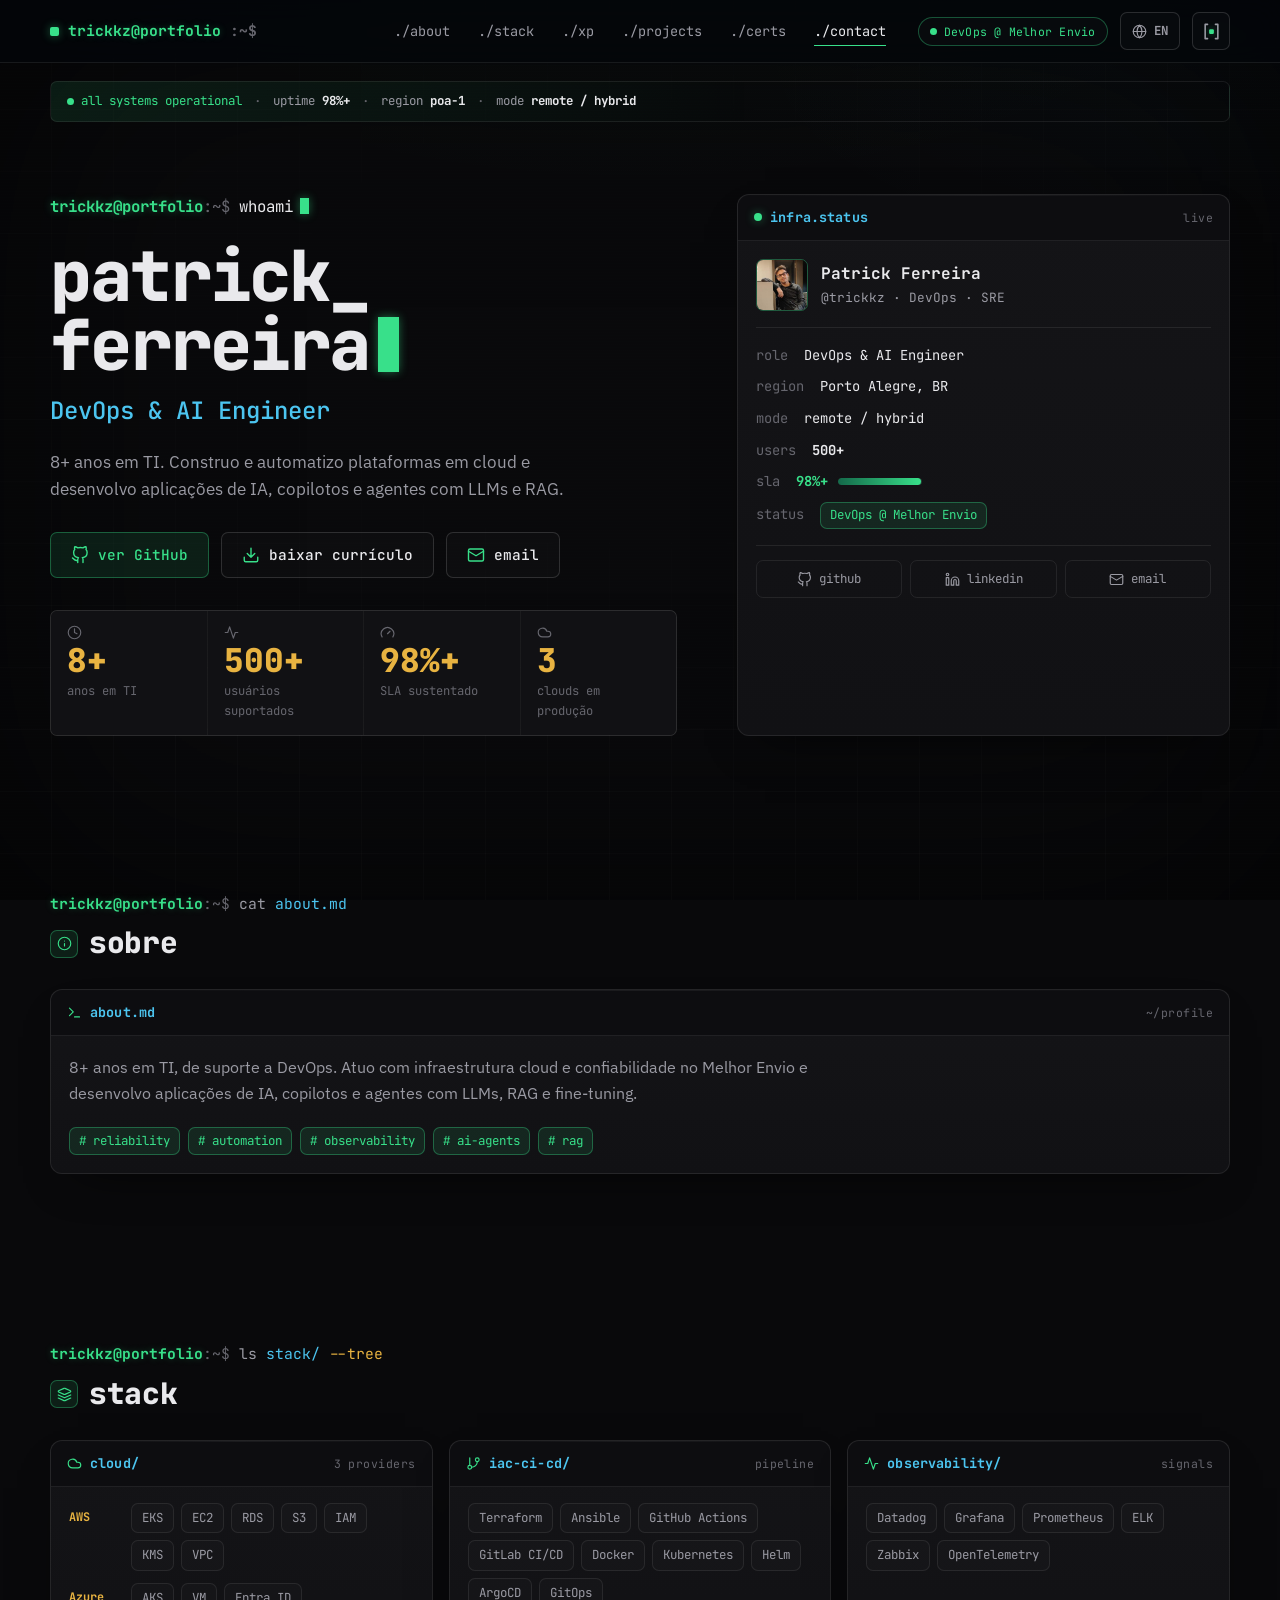
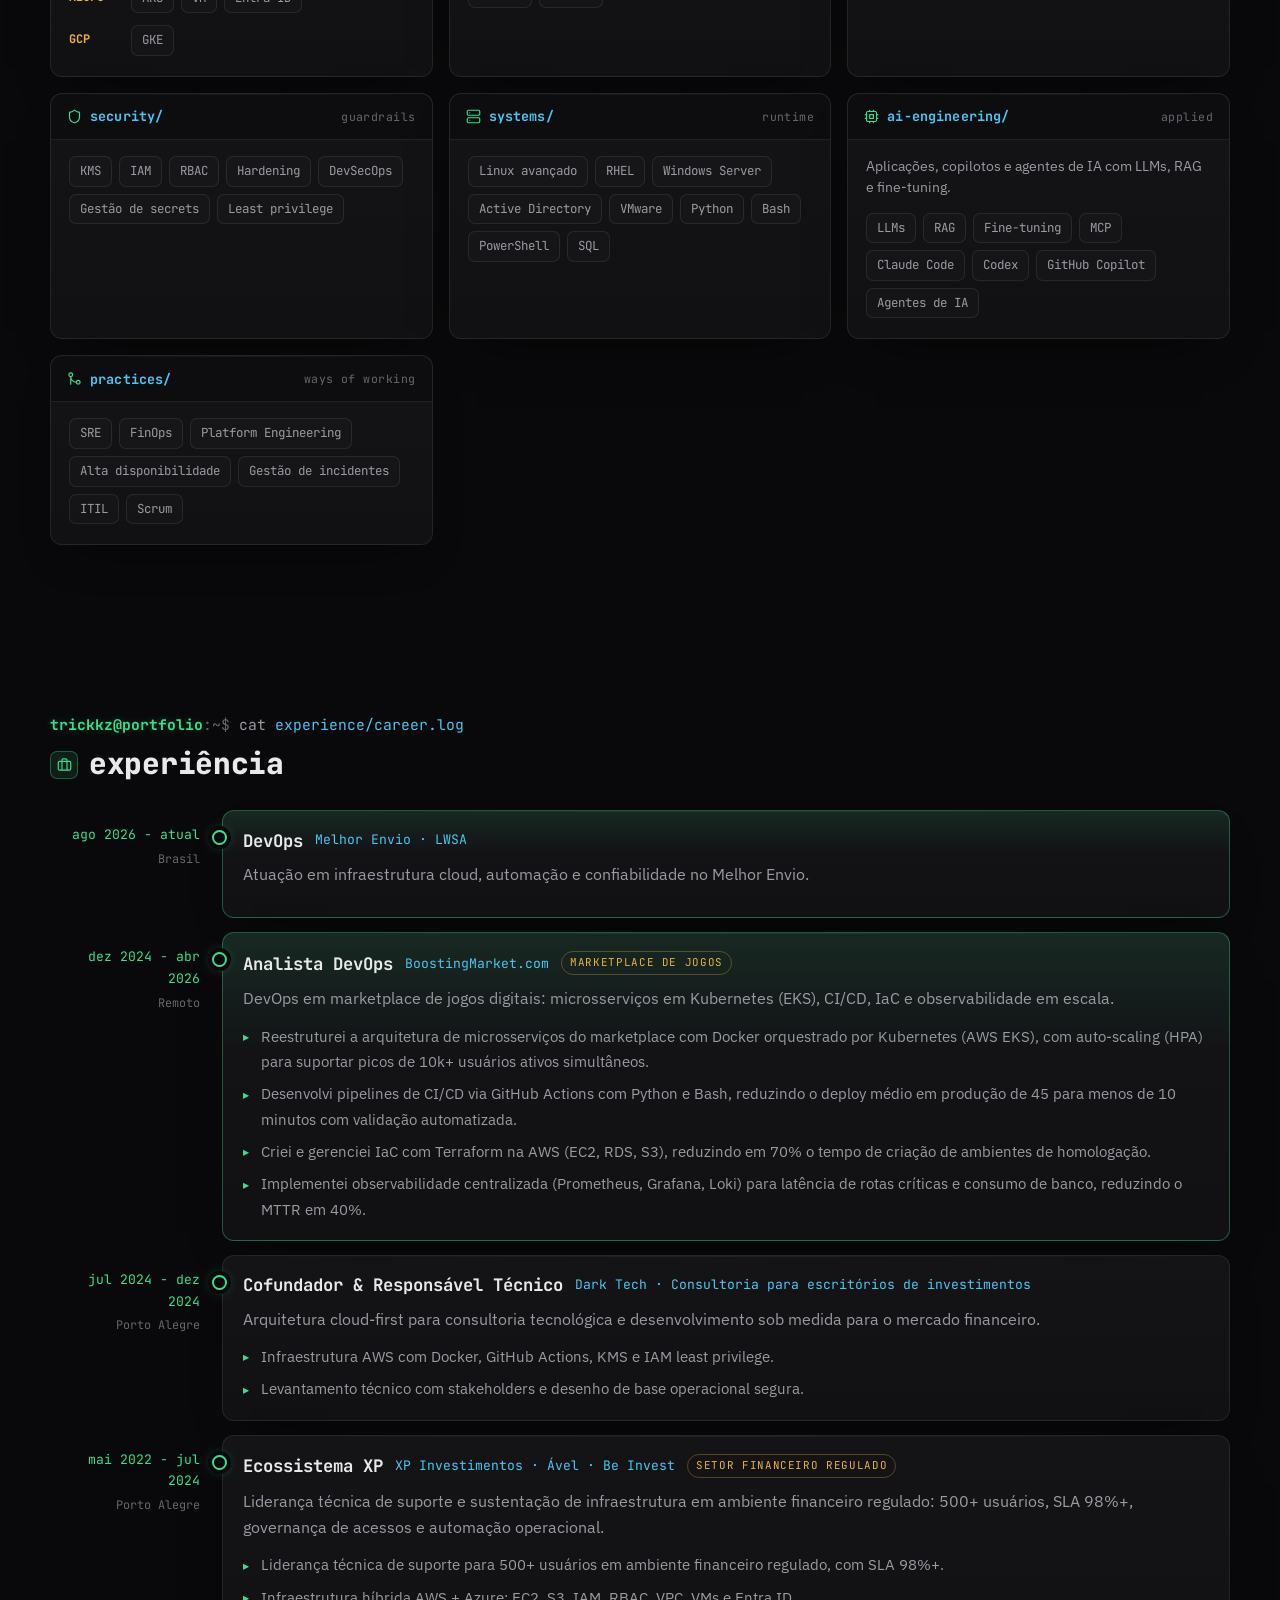
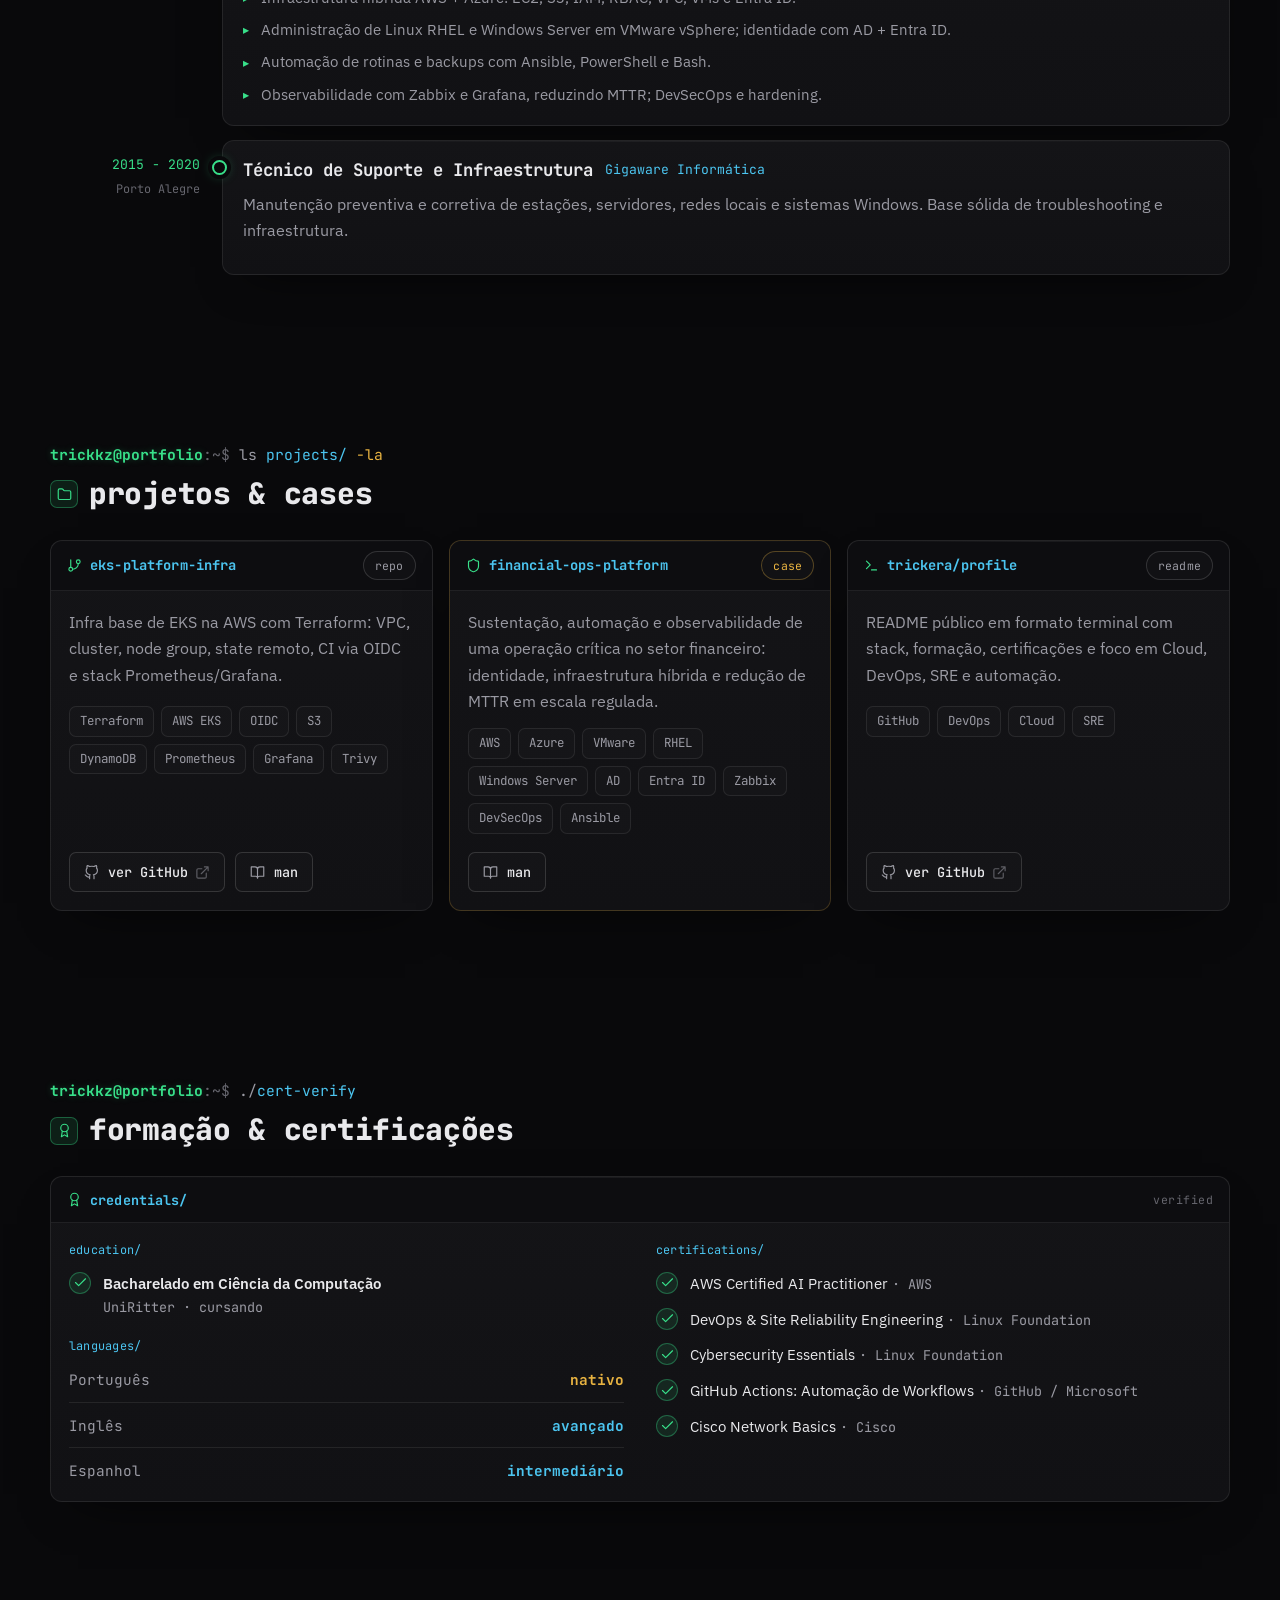
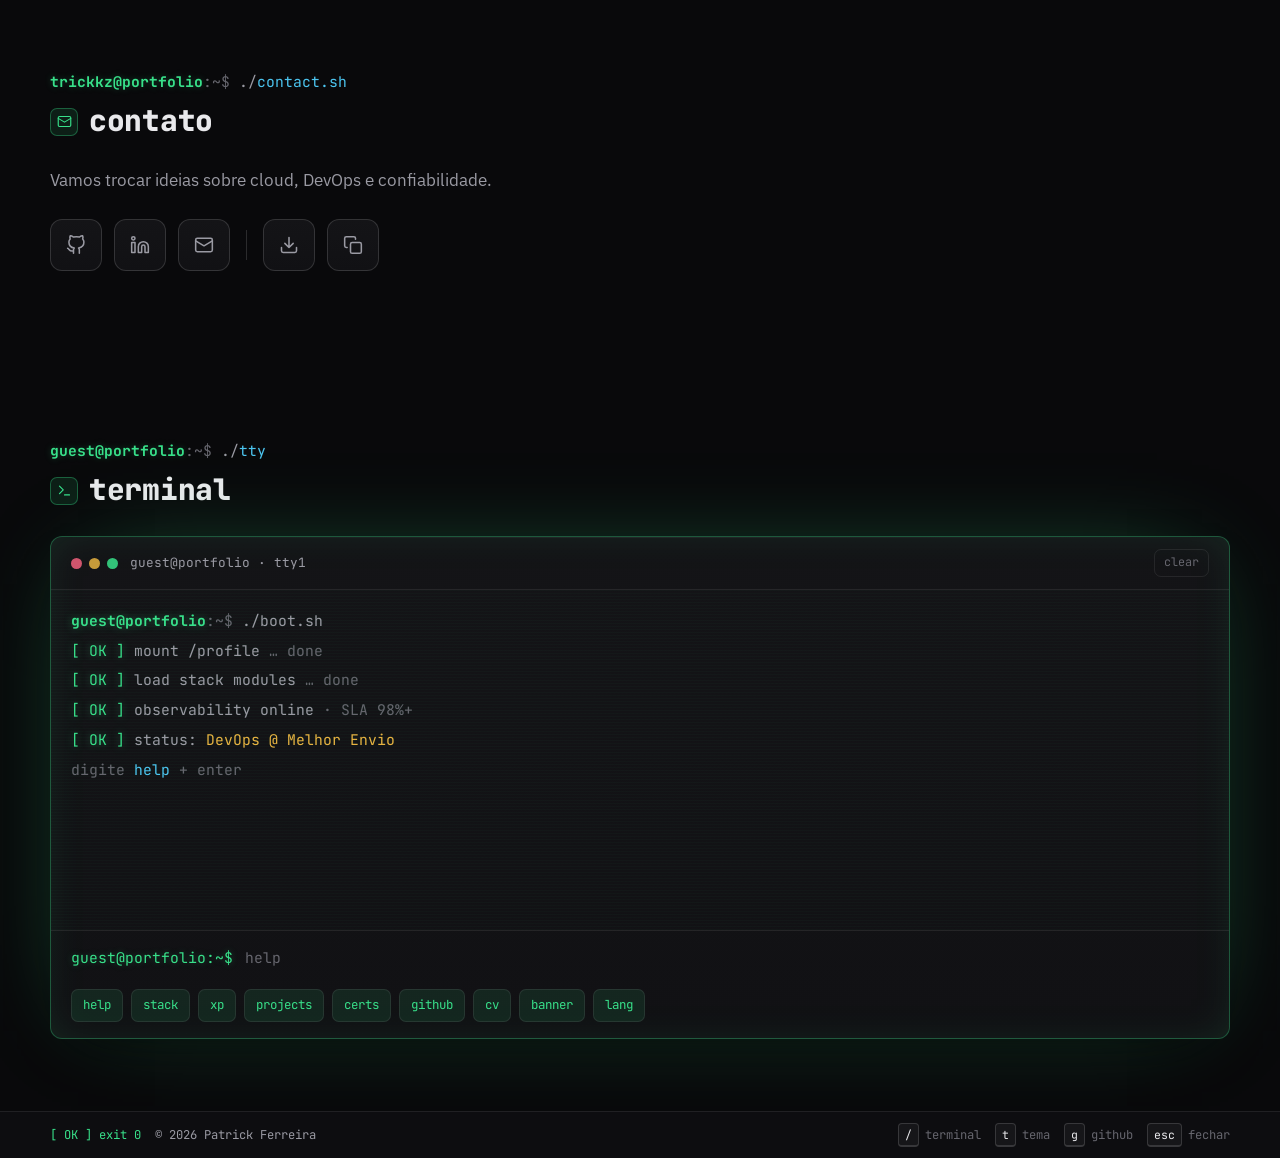
==== commit 497a4f6d: "Update portfolio for Melhor Envio and AWS AI certification" ====
--- a/index.html
+++ b/index.html
@@ -1,29 +1,35 @@
 <!doctype html>
 <html lang="pt-BR">
   <head>
+  <!-- Google Analytics 4 -->
+  <script
+    async
+    src="https://www.googletagmanager.com/gtag/js?id=G-2F9ZQYJFQS"
+  ></script>
+
     <meta charset="utf-8" />
     <meta name="viewport" content="width=device-width, initial-scale=1, viewport-fit=cover" />
-    <title>Patrick Ferreira · DevOps &amp; Cloud Engineer</title>
+    <title>Patrick Ferreira · DevOps &amp; AI Engineer</title>
     <meta
       name="description"
-      content="Patrick Ferreira · DevOps &amp; Cloud Engineer (Porto Alegre, BR). 8+ anos automatizando plataformas em AWS, Azure e GCP: IaC, CI/CD, Kubernetes, observabilidade e segurança. PT/EN."
+      content="Patrick Ferreira · DevOps &amp; AI Engineer no Melhor Envio. Cloud, automação e aplicações de IA. AWS Certified AI Practitioner. PT/EN."
     />
     <meta name="author" content="Patrick Ferreira" />
     <meta name="theme-color" content="#09090B" />
     <meta name="color-scheme" content="dark" />
 
     <meta property="og:type" content="website" />
-    <meta property="og:title" content="Patrick Ferreira · DevOps & Cloud Engineer" />
+    <meta property="og:title" content="Patrick Ferreira · DevOps & AI Engineer" />
     <meta
       property="og:description"
       content="8+ years building, running and automating cloud platforms. AWS · Azure · GCP · Terraform · Kubernetes · CI/CD · observability · security."
     />
     <meta property="og:image" content="assets/foto.jpg" />
     <meta name="twitter:card" content="summary" />
-    <meta name="twitter:title" content="Patrick Ferreira · DevOps & Cloud Engineer" />
+    <meta name="twitter:title" content="Patrick Ferreira · DevOps & AI Engineer" />
     <meta
       name="twitter:description"
-      content="DevOps & Cloud Engineer · Porto Alegre, BR · Remote · 500+ users supported · 98%+ SLA."
+      content="DevOps & AI Engineer · Melhor Envio · AWS Certified AI Practitioner."
     />
 
     <link
@@ -39,16 +45,15 @@
         "@context": "https://schema.org",
         "@type": "Person",
         "name": "Patrick Ferreira",
-        "jobTitle": "DevOps & Cloud Engineer",
+        "jobTitle": "DevOps & AI Engineer",
         "url": "https://github.com/trickera",
         "image": "assets/foto.jpg",
         "address": { "@type": "PostalAddress", "addressLocality": "Porto Alegre", "addressRegion": "RS", "addressCountry": "BR" },
-        "alumniOf": { "@type": "CollegeOrUniversity", "name": "UniRitter" },
         "sameAs": [
           "https://github.com/trickera",
           "https://www.linkedin.com/in/patrick-ferreira-949117212"
         ],
-        "knowsAbout": ["DevOps","Site Reliability Engineering","AWS","Azure","GCP","Kubernetes","Terraform","CI/CD","Observability","Cloud Security"]
+        "knowsAbout": ["DevOps","AI Agents","RAG","Site Reliability Engineering","AWS","Azure","GCP","Kubernetes","Terraform","CI/CD","Observability","Cloud Security"]
       }
     </script>
   </head>
@@ -116,7 +121,7 @@
         </nav>
 
         <div class="topbar__actions">
-          <span class="badge badge--ok"><span class="pulse" aria-hidden="true"></span>open_to_work</span>
+          <span class="badge badge--ok"><span class="pulse" aria-hidden="true"></span>DevOps @ Melhor Envio</span>
           <button class="iconbtn langbtn" id="langToggle" type="button" aria-label="Switch language to English" title="EN / PT">
             <svg class="icon icon--sm" aria-hidden="true"><use href="#i-globe" /></svg><span id="langLabel">EN</span>
           </button>
@@ -151,9 +156,9 @@
           </p>
 
           <h1 id="hero-name" aria-label="Patrick Ferreira">patrick_<wbr />ferreira<span class="caret caret--name" aria-hidden="true"></span></h1>
-          <p class="hero__role">DevOps &amp; Cloud Engineer</p>
-          <p class="hero__text" data-en="8+ years in IT. I build, run and automate cloud platforms, focused on reliability, security, observability and operational efficiency.">
-            8+ anos em TI. Construo, sustento e automatizo plataformas em cloud, com foco em confiabilidade, segurança, observabilidade e eficiência operacional.
+          <p class="hero__role">DevOps &amp; AI Engineer</p>
+          <p class="hero__text" data-en="8+ years in IT. I build and automate cloud platforms and develop AI applications, copilots and agents using LLMs and RAG.">
+            8+ anos em TI. Construo e automatizo plataformas em cloud e desenvolvo aplicações de IA, copilotos e agentes com LLMs e RAG.
           </p>
 
           <div class="hero__cta">
@@ -190,12 +195,12 @@
               </div>
             </div>
             <dl class="kv">
-              <div><dt>role</dt><dd>DevOps &amp; Cloud Engineer</dd></div>
+              <div><dt>role</dt><dd>DevOps &amp; AI Engineer</dd></div>
               <div><dt>region</dt><dd>Porto Alegre, BR</dd></div>
               <div><dt>mode</dt><dd>remote / hybrid</dd></div>
               <div><dt>users</dt><dd class="num">500+</dd></div>
               <div class="kv__sla"><dt>sla</dt><dd><span class="num">98%+</span><span class="bar" role="img" aria-label="SLA above 98 percent"><span class="bar__fill bar__fill--98"></span></span></dd></div>
-              <div><dt>status</dt><dd><span class="tag tag--ok">open_to_work</span></dd></div>
+              <div><dt>status</dt><dd><span class="tag tag--ok">DevOps @ Melhor Envio</span></dd></div>
             </dl>
             <div class="scard-socials" aria-label="Social links">
               <a class="scard-soc spot" href="https://github.com/trickera" target="_blank" rel="noopener noreferrer" aria-label="GitHub"><svg class="icon icon--sm" aria-hidden="true"><use href="#i-github" /></svg><span>github</span></a>
@@ -218,11 +223,11 @@
             <span class="panel__meta">~/profile</span>
           </div>
           <div class="panel__body about__body">
-            <p data-en="8+ years in IT, from support to DevOps. I run regulated financial environments with CI/CD, IaC (Terraform) and SRE across AWS, Azure and GCP, focused on reliability, MTTR reduction and efficiency at scale.">
-              8+ anos em TI, de suporte a DevOps. Atuo em ambiente financeiro regulado com CI/CD, IaC (Terraform) e SRE em AWS, Azure e GCP, focado em confiabilidade, redução de MTTR e eficiência em escala.
+            <p data-en="8+ years in IT, from support to DevOps. I work on cloud infrastructure and reliability at Melhor Envio, and build AI applications, copilots and agents with LLMs, RAG and fine-tuning.">
+              8+ anos em TI, de suporte a DevOps. Atuo com infraestrutura cloud e confiabilidade no Melhor Envio e desenvolvo aplicações de IA, copilotos e agentes com LLMs, RAG e fine-tuning.
             </p>
             <ul class="about__chips" aria-label="Principles">
-              <li># reliability</li><li># automation</li><li># observability</li><li># security</li><li># finops</li>
+              <li># reliability</li><li># automation</li><li># observability</li><li># ai-agents</li><li># rag</li>
             </ul>
           </div>
         </div>
@@ -274,11 +279,11 @@
           </article>
 
           <article class="panel dir spot" data-reveal>
-            <div class="panel__bar"><span class="panel__title dir__name"><svg class="icon icon--sm" aria-hidden="true"><use href="#i-cpu" /></svg>ai-ops/</span><span class="panel__meta">augmented</span></div>
+            <div class="panel__bar"><span class="panel__title dir__name"><svg class="icon icon--sm" aria-hidden="true"><use href="#i-cpu" /></svg>ai-engineering/</span><span class="panel__meta">applied</span></div>
             <div class="dir__body">
-              <p class="dir__note" data-en="AI-augmented engineering, day to day: coding agents, MCP and automation of the repetitive work so I ship faster with the same rigor.">Engenharia aumentada por IA no dia a dia: agentes de código, MCP e automação do trabalho repetitivo para entregar mais rápido com o mesmo rigor.</p>
+              <p class="dir__note" data-en="AI applications, copilots and agents built with LLMs, RAG and fine-tuning.">Aplicações, copilotos e agentes de IA com LLMs, RAG e fine-tuning.</p>
               <ul class="chips">
-                <li>Claude</li><li>Claude Code</li><li>Codex</li><li>Antigravity</li><li>OpenCode</li><li>Cursor</li><li>GitHub Copilot</li><li>MCP</li><li data-en="agentic workflows">workflows agentic</li>
+                <li>LLMs</li><li>RAG</li><li>Fine-tuning</li><li>MCP</li><li>Claude Code</li><li>Codex</li><li>GitHub Copilot</li><li data-en="AI agents">Agentes de IA</li>
               </ul>
             </div>
           </article>
@@ -300,6 +305,16 @@
         </header>
 
         <ol class="timeline">
+          <li class="tl tl--featured" data-reveal>
+            <div class="tl__time"><span class="tl__range" data-en="Aug 2026 - present">ago 2026 - atual</span><span class="tl__loc">Brasil</span></div>
+            <div class="panel tl__card spot">
+              <div class="tl__head">
+                <h3>DevOps</h3>
+                <span class="tl__org">Melhor Envio · LWSA</span>
+              </div>
+              <p data-en="Working with cloud infrastructure, automation and reliability for Melhor Envio.">Atuação em infraestrutura cloud, automação e confiabilidade no Melhor Envio.</p>
+            </div>
+          </li>
           <li class="tl tl--featured" data-reveal>
             <div class="tl__time"><span class="tl__range" data-en="Dec 2024 - Apr 2026">dez 2024 - abr 2026</span><span class="tl__loc" data-en="Remote">Remoto</span></div>
             <div class="panel tl__card spot">
@@ -434,12 +449,13 @@
             <section class="creds__group">
               <span class="creds__label">education/</span>
               <ul class="certlist">
-                <li><span class="cert__check" aria-hidden="true"><svg class="icon icon--sm"><use href="#i-check" /></svg></span><span class="certlist__txt"><strong data-en="B.Sc. in Computer Science">Bacharelado em Ciência da Computação</strong><br /><em data-en="UniRitter · graduate · 2026">UniRitter · formado · 2026</em></span></li>
+                <li><span class="cert__check" aria-hidden="true"><svg class="icon icon--sm"><use href="#i-check" /></svg></span><span class="certlist__txt"><strong data-en="B.Sc. in Computer Science">Bacharelado em Ciência da Computação</strong><br /><em data-en="UniRitter · in progress">UniRitter · cursando</em></span></li>
               </ul>
             </section>
             <section class="creds__group creds__group--certs">
               <span class="creds__label">certifications/</span>
               <ul class="certlist">
+                <li><span class="cert__check" aria-hidden="true"><svg class="icon icon--sm"><use href="#i-check" /></svg></span><span class="certlist__txt">AWS Certified AI Practitioner <em>· AWS</em></span></li>
                 <li><span class="cert__check" aria-hidden="true"><svg class="icon icon--sm"><use href="#i-check" /></svg></span><span class="certlist__txt">DevOps &amp; Site Reliability Engineering <em>· Linux Foundation</em></span></li>
                 <li><span class="cert__check" aria-hidden="true"><svg class="icon icon--sm"><use href="#i-check" /></svg></span><span class="certlist__txt">Cybersecurity Essentials <em>· Linux Foundation</em></span></li>
                 <li><span class="cert__check" aria-hidden="true"><svg class="icon icon--sm"><use href="#i-check" /></svg></span><span class="certlist__txt" data-en="GitHub Actions: Workflow Automation <em>· GitHub / Microsoft</em>">GitHub Actions: Automação de Workflows <em>· GitHub / Microsoft</em></span></li>
@@ -465,7 +481,7 @@
           <h2 class="cmd-head__h" id="contact-h"><span class="cmd-head__ico"><svg class="icon icon--sm" aria-hidden="true"><use href="#i-mail" /></svg></span><span data-en="contact">contato</span></h2>
         </header>
 
-        <p class="contact__lead" data-reveal data-en="Let's build something reliable. I reply fast, available for remote.">Vamos construir algo confiável. Respondo rápido, disponível para remoto.</p>
+        <p class="contact__lead" data-reveal data-en="Let's connect and exchange ideas about cloud, DevOps and reliability.">Vamos trocar ideias sobre cloud, DevOps e confiabilidade.</p>
 
         <div class="socials" data-reveal aria-label="Links">
           <a class="social" href="https://github.com/trickera" target="_blank" rel="noopener noreferrer" aria-label="GitHub" data-tip="github.com/trickera"><svg class="icon" aria-hidden="true"><use href="#i-github" /></svg></a>
@@ -535,12 +551,12 @@
           <p class="cmd"><span class="cmd__u">trickkz@portfolio</span><span class="cmd__p">:~$</span> <span>cv</span> <span class="cmd__flag">--lang</span></p>
           <p class="cvmodal__lead" data-en="Choose the résumé version to download.">Escolha o idioma do currículo para baixar.</p>
           <div class="cvmodal__options" aria-label="Resume language options" data-en-aria="Resume language options">
-            <a class="cv-option spot" href="assets/Patrick_Ferreira-DevOps.pdf?v=2" download="Patrick-Ferreira-DevOps.pdf" data-cv-download="pt">
+            <a class="cv-option spot" href="assets/Patrick_Ferreira-DevOps.pdf?v=3" download="Patrick-Ferreira-DevOps.pdf" data-cv-download="pt">
               <span class="cv-option__code">PT</span>
               <span class="cv-option__text"><strong>Português</strong><small data-en="updated résumé · Brazil">currículo atualizado · Brasil</small></span>
               <svg class="icon icon--sm" aria-hidden="true"><use href="#i-download" /></svg>
             </a>
-            <a class="cv-option spot" href="assets/Patrick_Ferreira-DevOps-EN.pdf?v=2" download="Patrick-Ferreira-DevOps-EN.pdf" data-cv-download="en">
+            <a class="cv-option spot" href="assets/Patrick_Ferreira-DevOps-EN.pdf?v=3" download="Patrick-Ferreira-DevOps-EN.pdf" data-cv-download="en">
               <span class="cv-option__code">EN</span>
               <span class="cv-option__text"><strong>English</strong><small data-en="updated résumé · international">updated résumé · international</small></span>
               <svg class="icon icon--sm" aria-hidden="true"><use href="#i-download" /></svg>
@@ -561,6 +577,6 @@
       </div>
     </div>
 
-    <script src="script.js?v=18" defer></script>
+    <script src="script.js?v=21" defer></script>
   </body>
 </html>
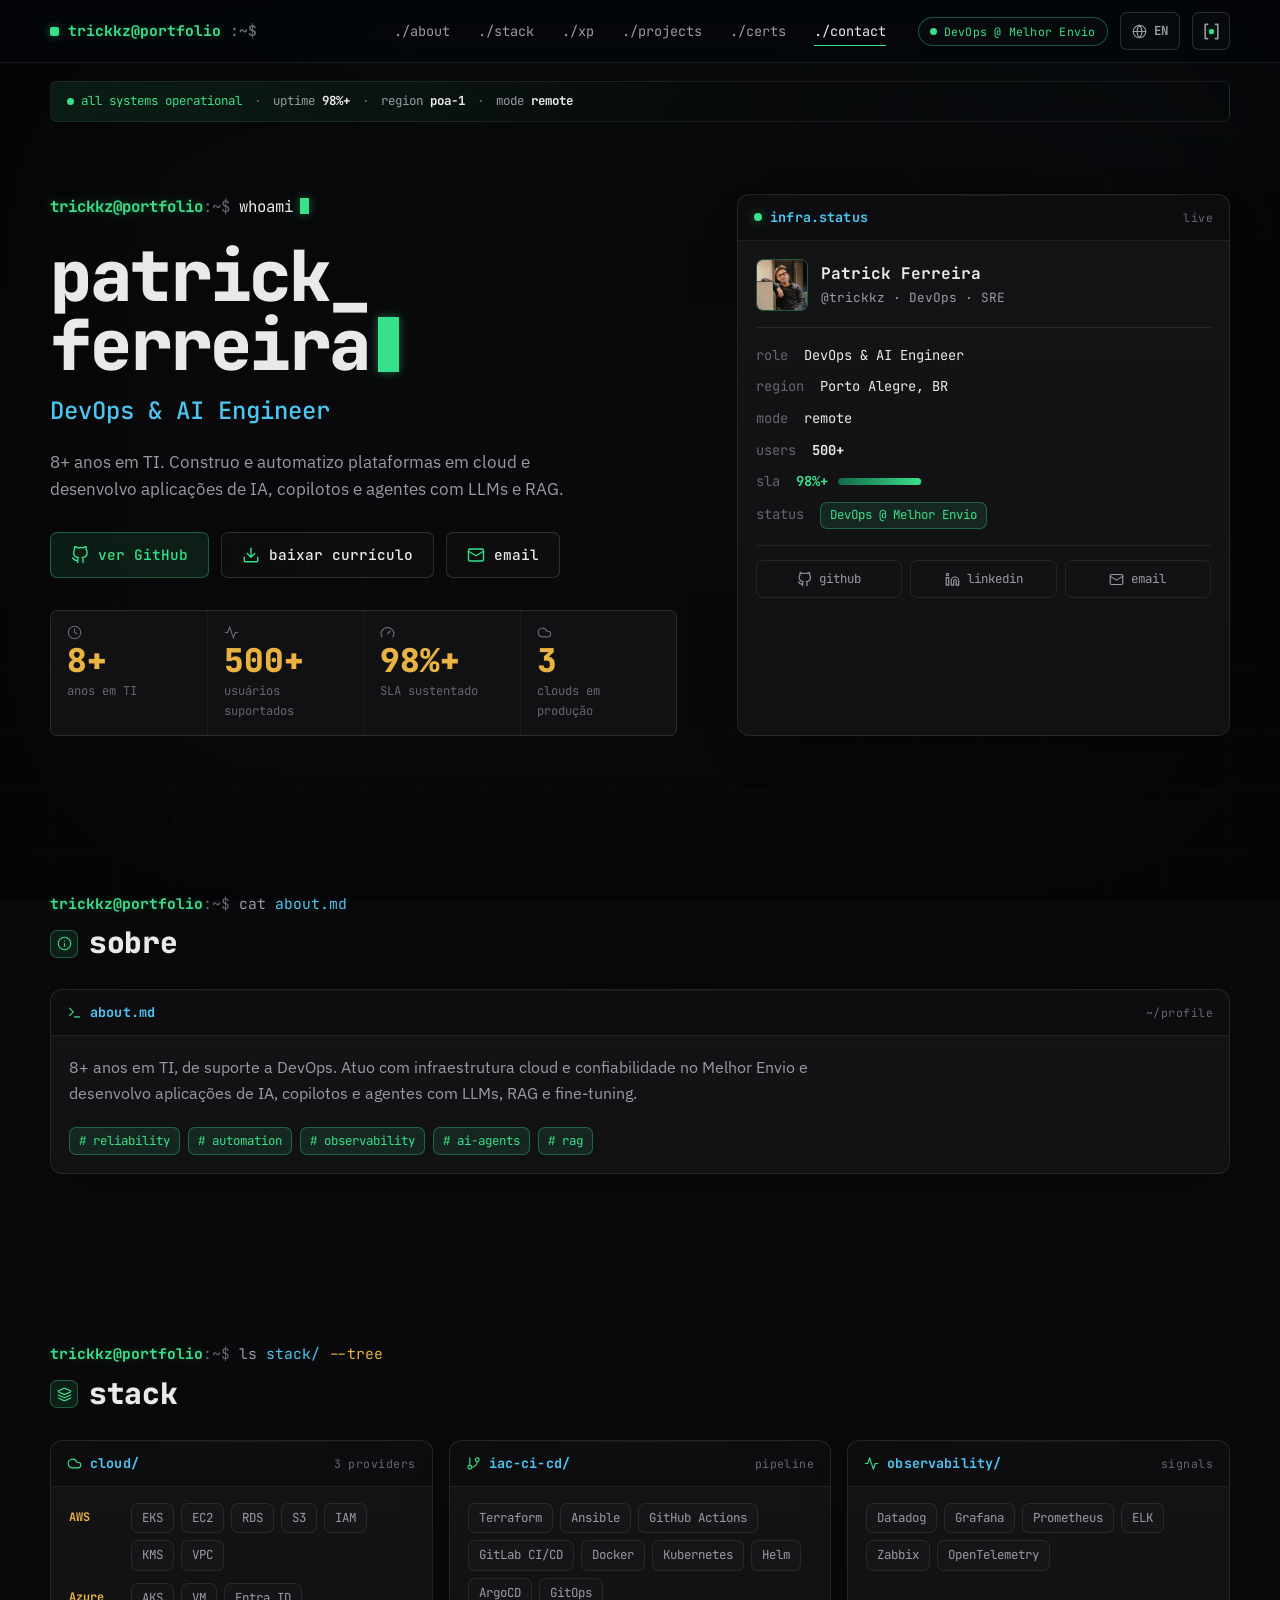
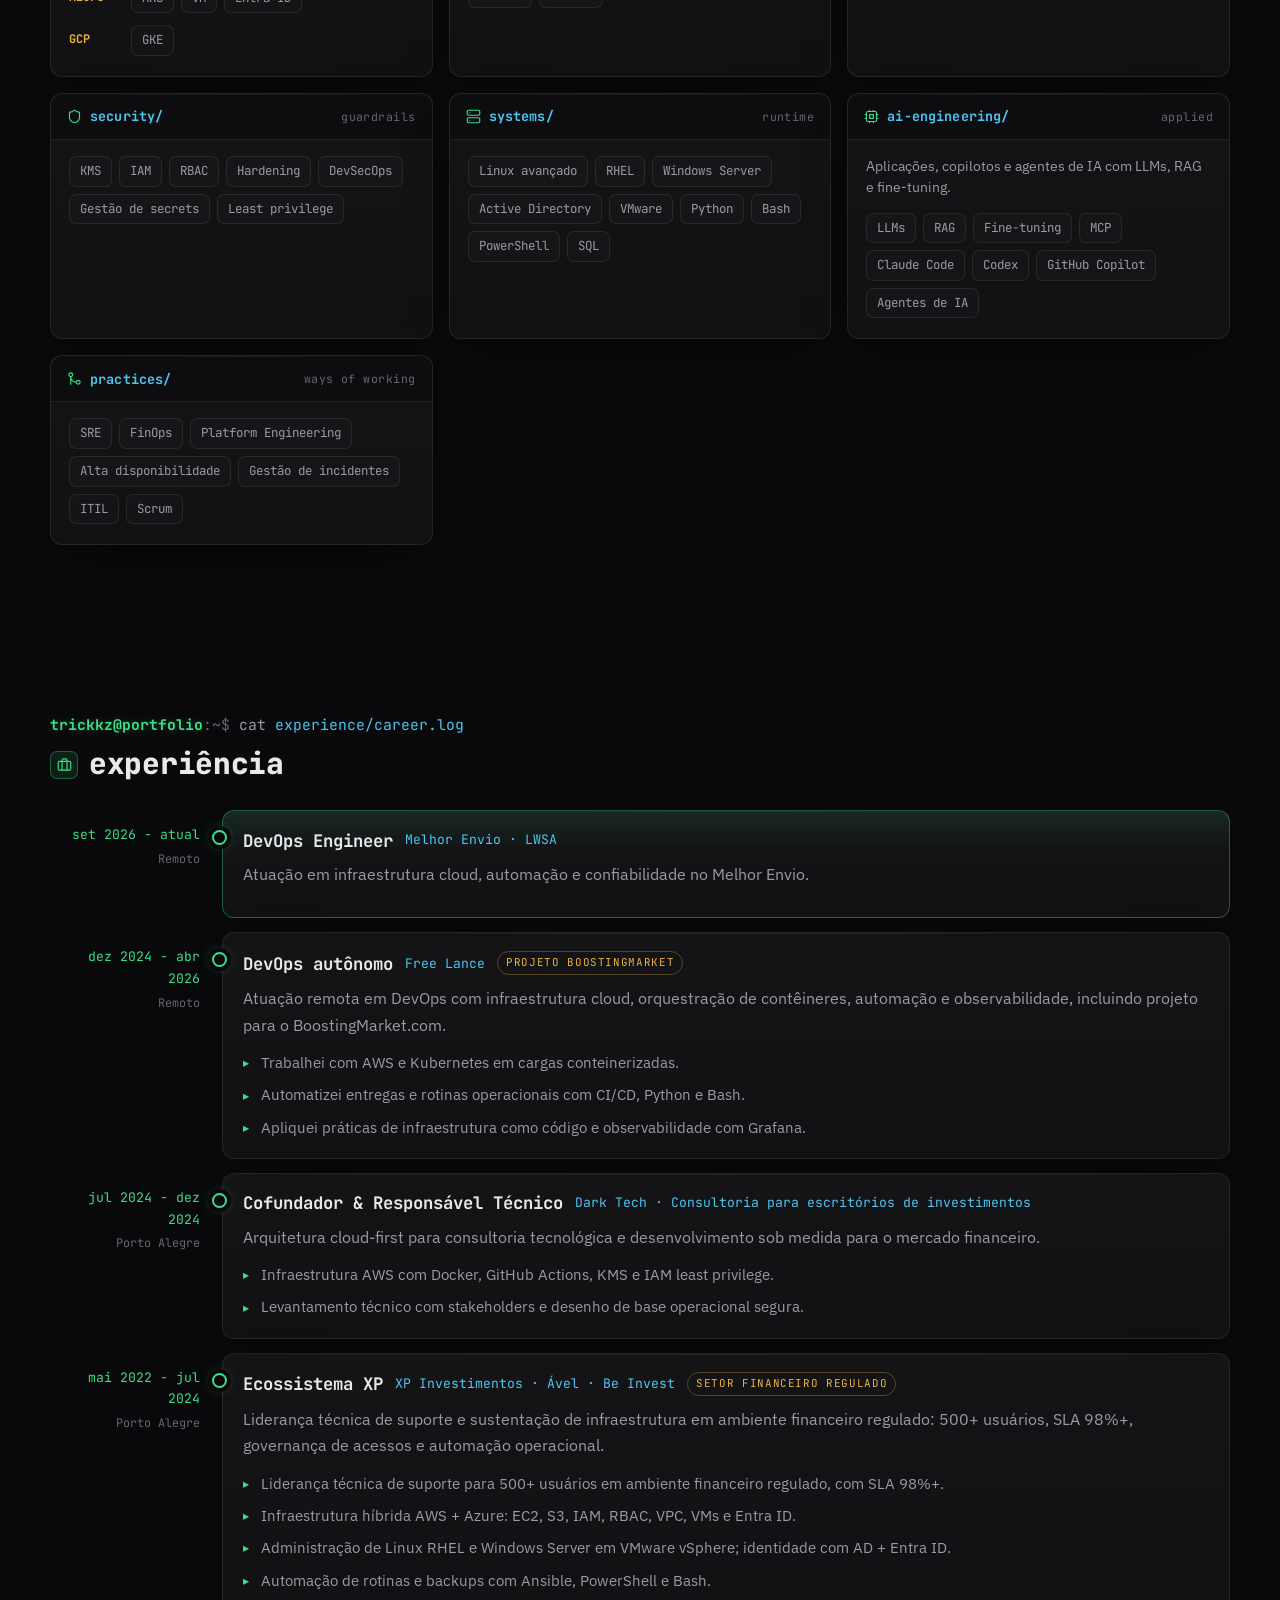
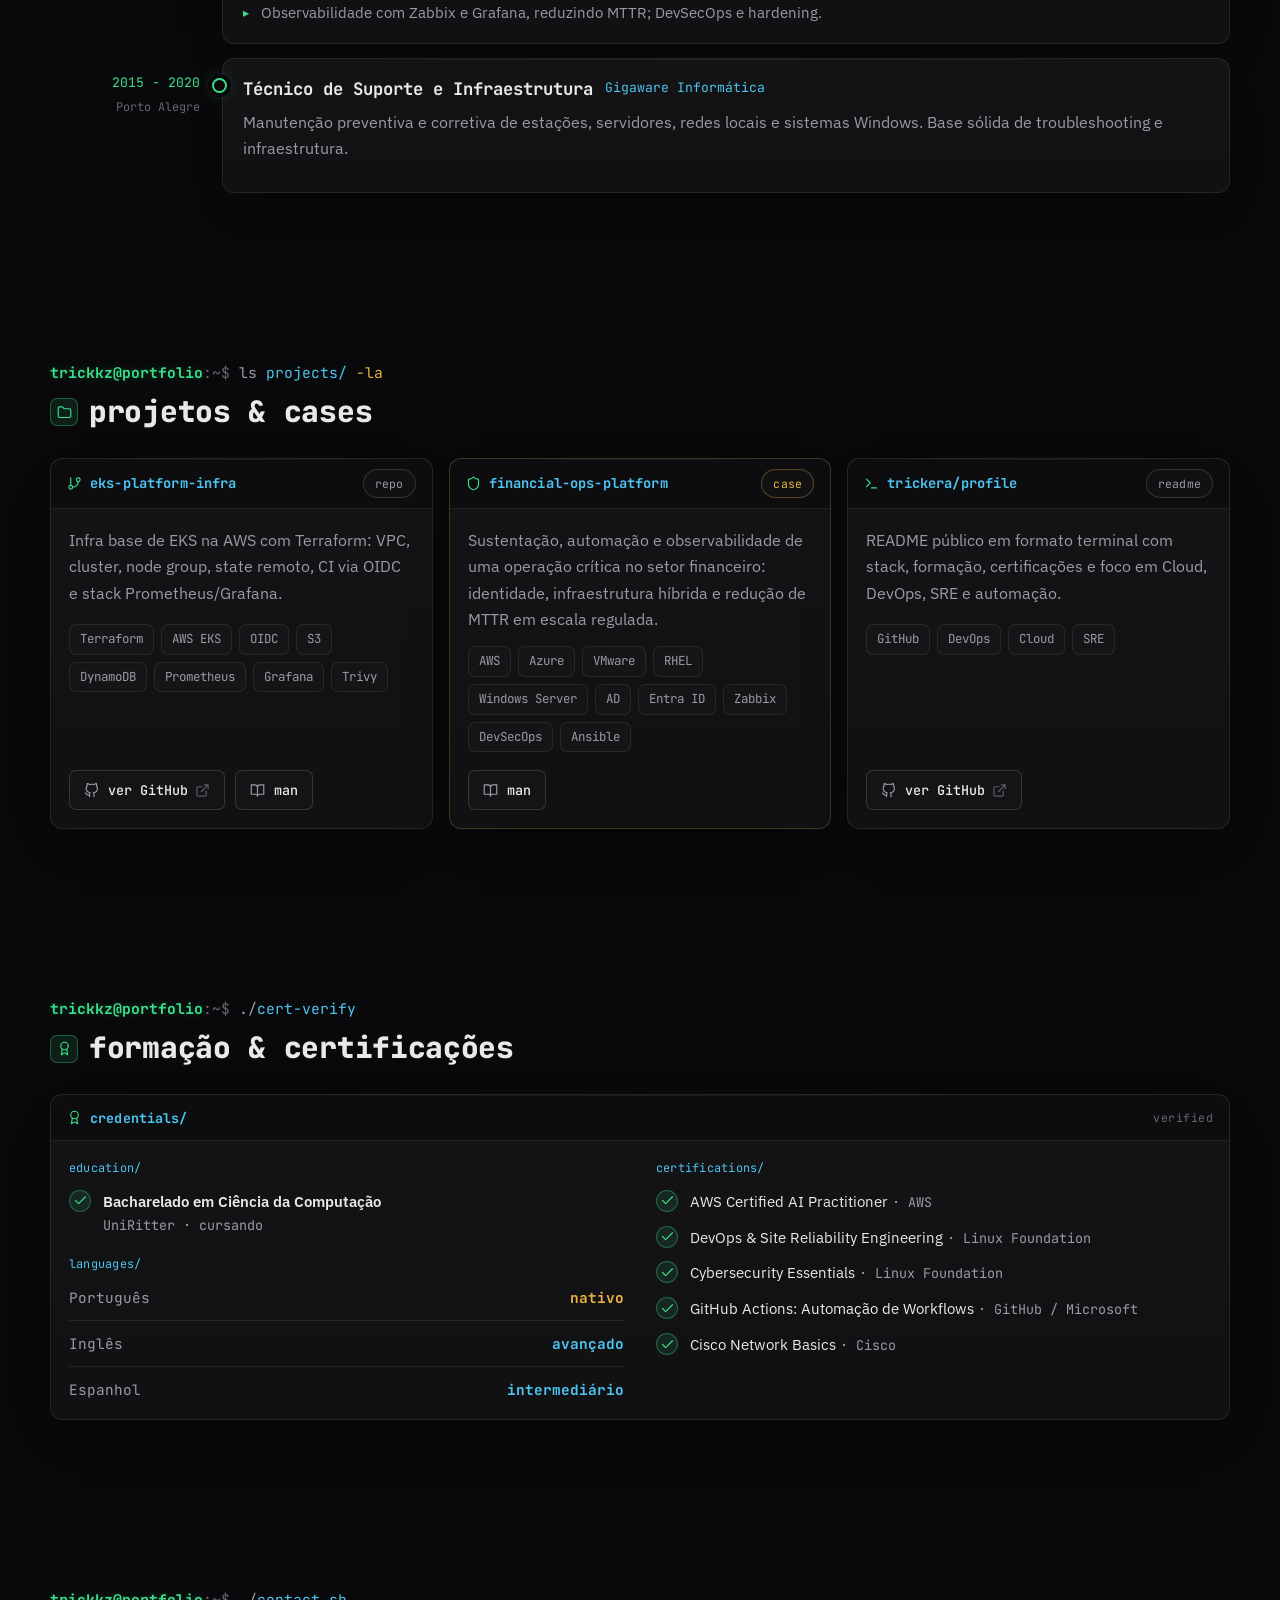
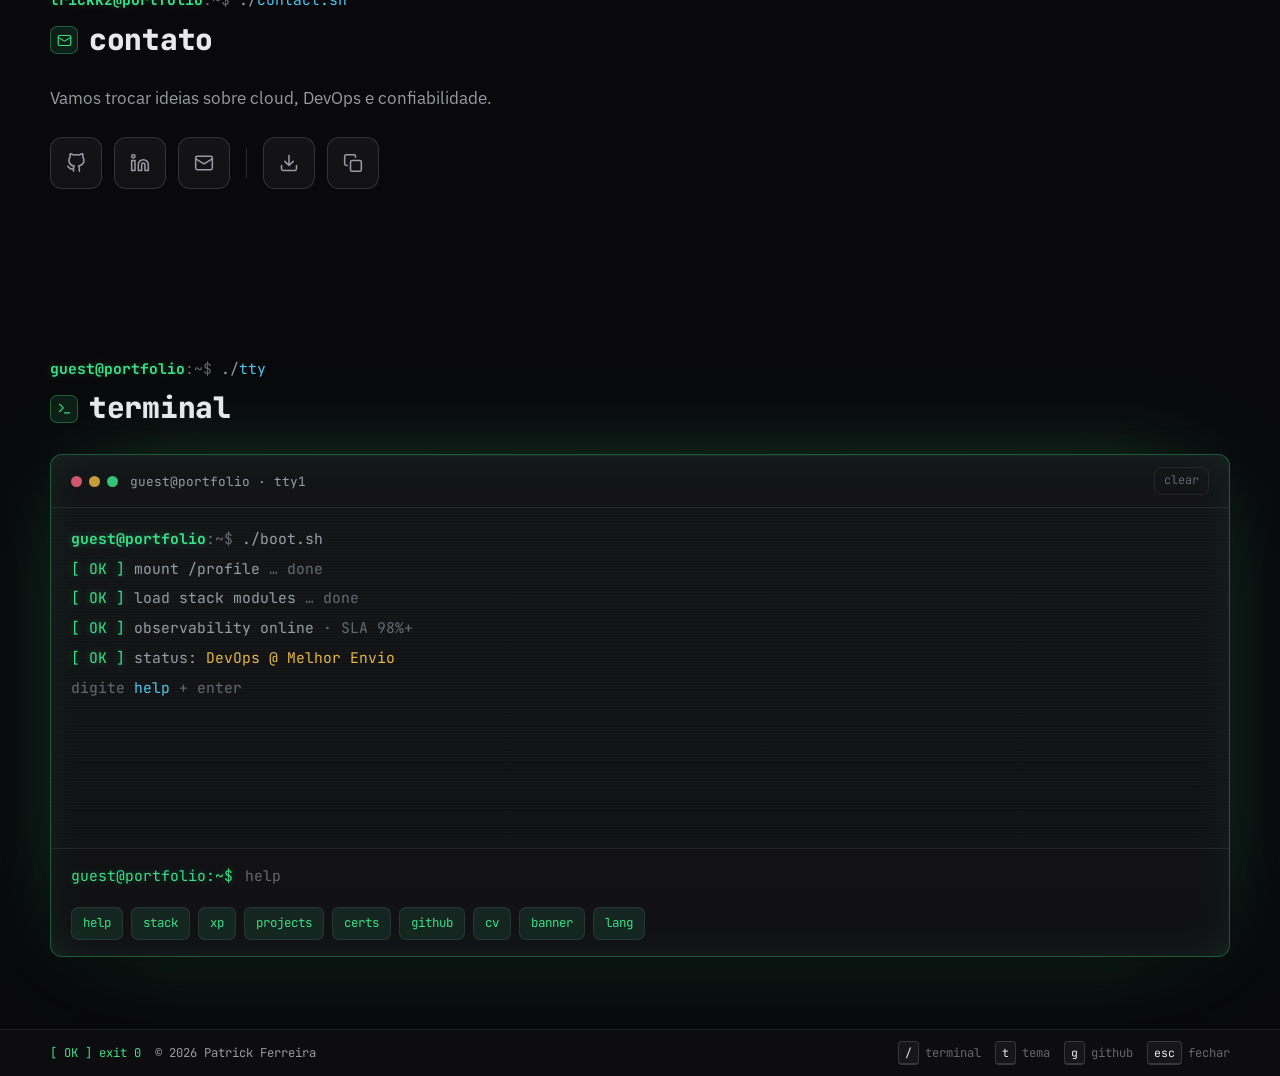
==== commit c8467843: "Align portfolio experience with LinkedIn profile" ====
--- a/index.html
+++ b/index.html
@@ -144,7 +144,7 @@
         <span class="statusline__sep" aria-hidden="true">·</span>
         <span class="statusline__item">region <strong>poa-1</strong></span>
         <span class="statusline__sep" aria-hidden="true">·</span>
-        <span class="statusline__item">mode <strong>remote / hybrid</strong></span>
+        <span class="statusline__item">mode <strong>remote</strong></span>
       </div>
 
       <!-- ===================== HERO ===================== -->
@@ -197,7 +197,7 @@
             <dl class="kv">
               <div><dt>role</dt><dd>DevOps &amp; AI Engineer</dd></div>
               <div><dt>region</dt><dd>Porto Alegre, BR</dd></div>
-              <div><dt>mode</dt><dd>remote / hybrid</dd></div>
+              <div><dt>mode</dt><dd>remote</dd></div>
               <div><dt>users</dt><dd class="num">500+</dd></div>
               <div class="kv__sla"><dt>sla</dt><dd><span class="num">98%+</span><span class="bar" role="img" aria-label="SLA above 98 percent"><span class="bar__fill bar__fill--98"></span></span></dd></div>
               <div><dt>status</dt><dd><span class="tag tag--ok">DevOps @ Melhor Envio</span></dd></div>
@@ -306,31 +306,30 @@
 
         <ol class="timeline">
           <li class="tl tl--featured" data-reveal>
-            <div class="tl__time"><span class="tl__range" data-en="Aug 2026 - present">ago 2026 - atual</span><span class="tl__loc">Brasil</span></div>
+            <div class="tl__time"><span class="tl__range" data-en="Sep 2026 - present">set 2026 - atual</span><span class="tl__loc" data-en="Remote">Remoto</span></div>
             <div class="panel tl__card spot">
               <div class="tl__head">
-                <h3>DevOps</h3>
+                <h3>DevOps Engineer</h3>
                 <span class="tl__org">Melhor Envio · LWSA</span>
               </div>
               <p data-en="Working with cloud infrastructure, automation and reliability for Melhor Envio.">Atuação em infraestrutura cloud, automação e confiabilidade no Melhor Envio.</p>
             </div>
           </li>
-          <li class="tl tl--featured" data-reveal>
+          <li class="tl" data-reveal>
             <div class="tl__time"><span class="tl__range" data-en="Dec 2024 - Apr 2026">dez 2024 - abr 2026</span><span class="tl__loc" data-en="Remote">Remoto</span></div>
             <div class="panel tl__card spot">
               <div class="tl__head">
-                <h3 data-en="DevOps Analyst">Analista DevOps</h3>
-                <span class="tl__org">BoostingMarket.com</span>
-                <span class="tl__flag" data-en="games marketplace">marketplace de jogos</span>
+                <h3 data-en="Freelance DevOps">DevOps autônomo</h3>
+                <span class="tl__org">Free Lance</span>
+                <span class="tl__flag" data-en="BoostingMarket project">projeto BoostingMarket</span>
               </div>
-              <p data-en="DevOps for a digital-games marketplace: microservices on Kubernetes (EKS), CI/CD, IaC and observability at scale.">
-                DevOps em marketplace de jogos digitais: microsserviços em Kubernetes (EKS), CI/CD, IaC e observabilidade em escala.
+              <p data-en="Remote DevOps work on cloud infrastructure, container orchestration, automation and observability, including a project for BoostingMarket.com.">
+                Atuação remota em DevOps com infraestrutura cloud, orquestração de contêineres, automação e observabilidade, incluindo projeto para o BoostingMarket.com.
               </p>
               <ul class="tl__list">
-                <li data-en="Re-architected the marketplace's microservices with Docker orchestrated by Kubernetes (AWS EKS), adding auto-scaling (HPA) to handle peaks of 10k+ concurrent active users.">Reestruturei a arquitetura de microsserviços do marketplace com Docker orquestrado por Kubernetes (AWS EKS), com auto-scaling (HPA) para suportar picos de 10k+ usuários ativos simultâneos.</li>
-                <li data-en="Built CI/CD pipelines via GitHub Actions with Python and Bash, cutting average production deploy time from 45 to under 10 minutes with automated validation.">Desenvolvi pipelines de CI/CD via GitHub Actions com Python e Bash, reduzindo o deploy médio em produção de 45 para menos de 10 minutos com validação automatizada.</li>
-                <li data-en="Built and managed IaC with Terraform on AWS (EC2, RDS, S3), cutting staging-environment setup time by 70%.">Criei e gerenciei IaC com Terraform na AWS (EC2, RDS, S3), reduzindo em 70% o tempo de criação de ambientes de homologação.</li>
-                <li data-en="Set up a centralized observability stack (Prometheus, Grafana, Loki) for critical-route latency and database usage, cutting MTTR by 40%.">Implementei observabilidade centralizada (Prometheus, Grafana, Loki) para latência de rotas críticas e consumo de banco, reduzindo o MTTR em 40%.</li>
+                <li data-en="Worked with AWS and Kubernetes for containerized workloads.">Trabalhei com AWS e Kubernetes em cargas conteinerizadas.</li>
+                <li data-en="Automated delivery and operational tasks with CI/CD, Python and Bash.">Automatizei entregas e rotinas operacionais com CI/CD, Python e Bash.</li>
+                <li data-en="Applied Infrastructure as Code and Grafana observability practices.">Apliquei práticas de infraestrutura como código e observabilidade com Grafana.</li>
               </ul>
             </div>
           </li>
@@ -551,12 +550,12 @@
           <p class="cmd"><span class="cmd__u">trickkz@portfolio</span><span class="cmd__p">:~$</span> <span>cv</span> <span class="cmd__flag">--lang</span></p>
           <p class="cvmodal__lead" data-en="Choose the résumé version to download.">Escolha o idioma do currículo para baixar.</p>
           <div class="cvmodal__options" aria-label="Resume language options" data-en-aria="Resume language options">
-            <a class="cv-option spot" href="assets/Patrick_Ferreira-DevOps.pdf?v=3" download="Patrick-Ferreira-DevOps.pdf" data-cv-download="pt">
+            <a class="cv-option spot" href="assets/Patrick_Ferreira-DevOps.pdf?v=4" download="Patrick-Ferreira-DevOps.pdf" data-cv-download="pt">
               <span class="cv-option__code">PT</span>
               <span class="cv-option__text"><strong>Português</strong><small data-en="updated résumé · Brazil">currículo atualizado · Brasil</small></span>
               <svg class="icon icon--sm" aria-hidden="true"><use href="#i-download" /></svg>
             </a>
-            <a class="cv-option spot" href="assets/Patrick_Ferreira-DevOps-EN.pdf?v=3" download="Patrick-Ferreira-DevOps-EN.pdf" data-cv-download="en">
+            <a class="cv-option spot" href="assets/Patrick_Ferreira-DevOps-EN.pdf?v=4" download="Patrick-Ferreira-DevOps-EN.pdf" data-cv-download="en">
               <span class="cv-option__code">EN</span>
               <span class="cv-option__text"><strong>English</strong><small data-en="updated résumé · international">updated résumé · international</small></span>
               <svg class="icon icon--sm" aria-hidden="true"><use href="#i-download" /></svg>
@@ -577,6 +576,6 @@
       </div>
     </div>
 
-    <script src="script.js?v=21" defer></script>
+    <script src="script.js?v=22" defer></script>
   </body>
 </html>
